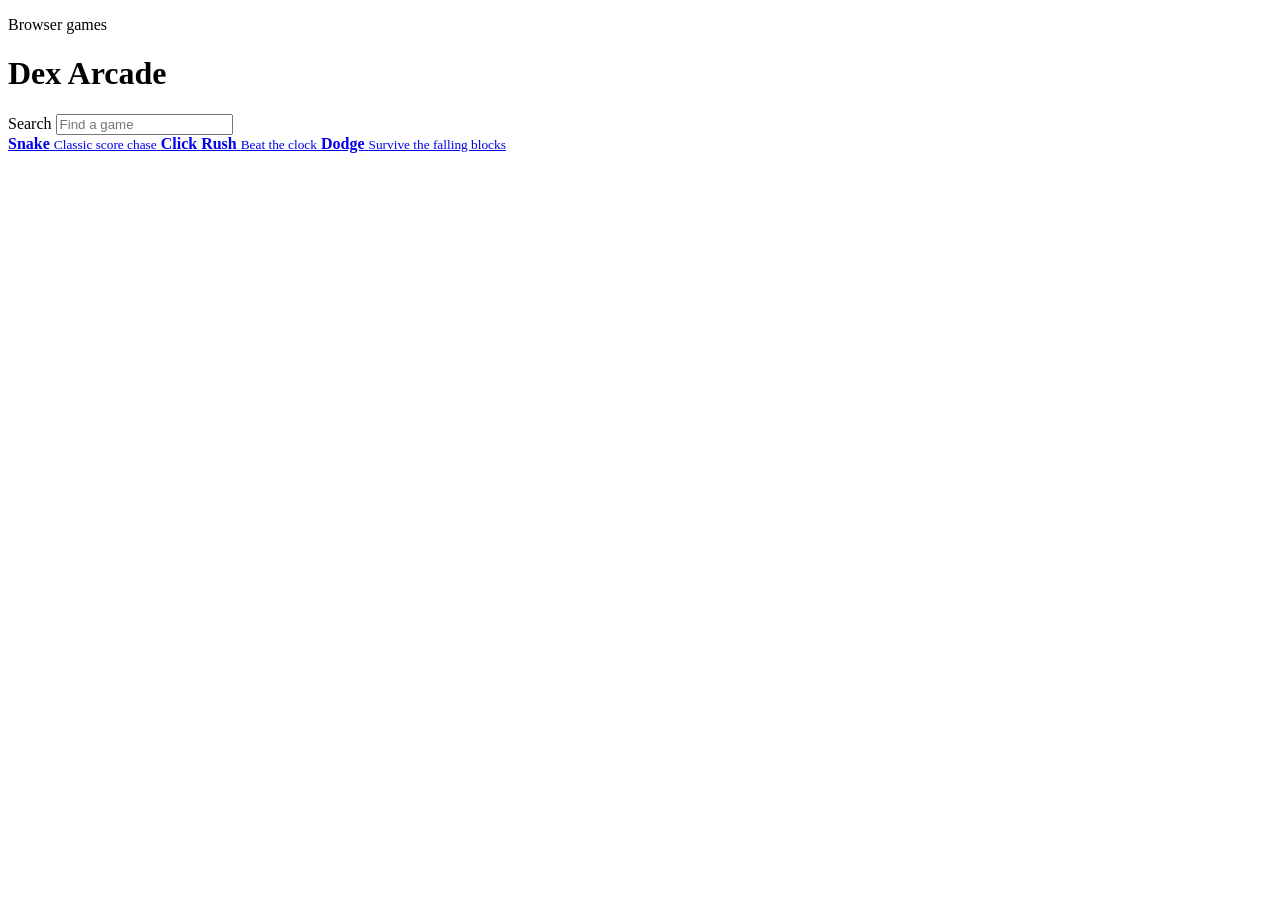
==== index.html @ ab35dd0c "Add arcade site" ====
<!doctype html>
<html lang="en">
  <head>
    <meta charset="utf-8" />
    <meta name="viewport" content="width=device-width, initial-scale=1" />
    <title>Dex Arcade</title>
    <link rel="stylesheet" href="./styles.css" />
  </head>
  <body>
    <header class="site-header">
      <div>
        <p class="eyebrow">Browser games</p>
        <h1>Dex Arcade</h1>
      </div>
      <label class="search">
        <span>Search</span>
        <input id="gameSearch" type="search" placeholder="Find a game" autocomplete="off" />
      </label>
    </header>

    <main>
      <section class="games-grid" id="gamesGrid" aria-label="Games">
        <a class="game-card" href="./games/snake/">
          <span class="game-art snake-art"></span>
          <strong>Snake</strong>
          <small>Classic score chase</small>
        </a>
        <a class="game-card" href="./games/click-rush/">
          <span class="game-art click-art"></span>
          <strong>Click Rush</strong>
          <small>Beat the clock</small>
        </a>
        <a class="game-card" href="./games/dodge/">
          <span class="game-art dodge-art"></span>
          <strong>Dodge</strong>
          <small>Survive the falling blocks</small>
        </a>
      </section>
    </main>

    <script src="./site.js"></script>
  </body>
</html>
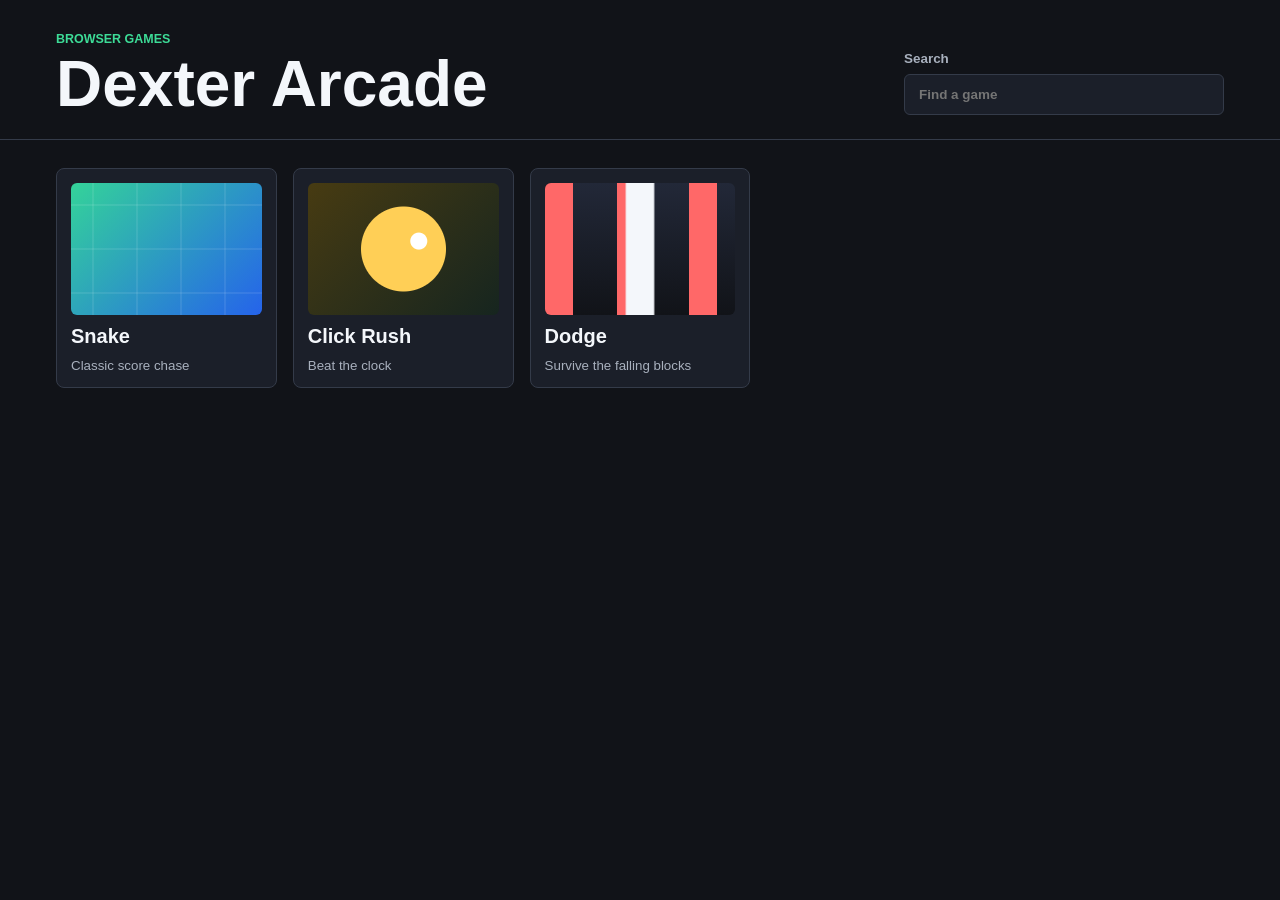
==== commit 29fd708b: "Rename homepage to Dexter Arcade" ====
--- a/index.html
+++ b/index.html
@@ -3,14 +3,14 @@
   <head>
     <meta charset="utf-8" />
     <meta name="viewport" content="width=device-width, initial-scale=1" />
-    <title>Dex Arcade</title>
+    <title>Dexter Arcade</title>
     <link rel="stylesheet" href="./styles.css" />
   </head>
   <body>
     <header class="site-header">
       <div>
         <p class="eyebrow">Browser games</p>
-        <h1>Dex Arcade</h1>
+        <h1>Dexter Arcade</h1>
       </div>
       <label class="search">
         <span>Search</span>
--- a/styles.css
+++ b/styles.css
@@ -0,0 +1,207 @@
+:root {
+  color-scheme: dark;
+  --bg: #111318;
+  --panel: #1b1f29;
+  --panel-strong: #252b38;
+  --text: #f4f7fb;
+  --muted: #a8b0bd;
+  --line: #343b49;
+  --accent: #3ddc97;
+  --accent-2: #ffcf56;
+  --danger: #ff6868;
+}
+
+* {
+  box-sizing: border-box;
+}
+
+body {
+  margin: 0;
+  min-height: 100vh;
+  background: var(--bg);
+  color: var(--text);
+  font-family: Arial, Helvetica, sans-serif;
+}
+
+a {
+  color: inherit;
+}
+
+.site-header {
+  display: flex;
+  align-items: end;
+  justify-content: space-between;
+  gap: 24px;
+  padding: 32px clamp(18px, 5vw, 56px) 24px;
+  border-bottom: 1px solid var(--line);
+}
+
+.eyebrow {
+  margin: 0 0 8px;
+  color: var(--accent);
+  font-size: 0.78rem;
+  font-weight: 700;
+  letter-spacing: 0;
+  text-transform: uppercase;
+}
+
+h1 {
+  margin: 0;
+  font-size: clamp(2rem, 5vw, 4.5rem);
+  line-height: 0.95;
+  letter-spacing: 0;
+}
+
+.search {
+  display: grid;
+  gap: 8px;
+  width: min(320px, 100%);
+  color: var(--muted);
+  font-size: 0.84rem;
+  font-weight: 700;
+}
+
+.search input {
+  width: 100%;
+  border: 1px solid var(--line);
+  border-radius: 6px;
+  background: var(--panel);
+  color: var(--text);
+  font: inherit;
+  padding: 12px 14px;
+}
+
+main {
+  padding: 28px clamp(18px, 5vw, 56px) 56px;
+}
+
+.games-grid {
+  display: grid;
+  grid-template-columns: repeat(auto-fill, minmax(220px, 1fr));
+  gap: 16px;
+}
+
+.game-card {
+  display: grid;
+  gap: 10px;
+  min-height: 220px;
+  padding: 14px;
+  border: 1px solid var(--line);
+  border-radius: 8px;
+  background: var(--panel);
+  text-decoration: none;
+  transition: border-color 160ms ease, transform 160ms ease;
+}
+
+.game-card:hover,
+.game-card:focus-visible {
+  border-color: var(--accent);
+  transform: translateY(-2px);
+  outline: none;
+}
+
+.game-card strong {
+  font-size: 1.25rem;
+}
+
+.game-card small {
+  color: var(--muted);
+}
+
+.game-art {
+  display: block;
+  min-height: 132px;
+  border-radius: 6px;
+  background: var(--panel-strong);
+}
+
+.snake-art {
+  background:
+    linear-gradient(90deg, transparent 47%, rgba(255, 255, 255, 0.08) 48% 52%, transparent 53%),
+    linear-gradient(0deg, transparent 47%, rgba(255, 255, 255, 0.08) 48% 52%, transparent 53%),
+    linear-gradient(135deg, #34d399, #2563eb);
+  background-size: 44px 44px, 44px 44px, auto;
+}
+
+.click-art {
+  background:
+    radial-gradient(circle at 58% 44%, #fff 0 8px, transparent 9px),
+    radial-gradient(circle at 50% 50%, #ffcf56 0 42px, transparent 43px),
+    linear-gradient(135deg, #473b12, #16251f);
+}
+
+.dodge-art {
+  background:
+    linear-gradient(90deg, transparent 0 42%, #f4f7fb 43% 57%, transparent 58%),
+    repeating-linear-gradient(90deg, #ff6868 0 28px, transparent 28px 72px),
+    linear-gradient(180deg, #222838, #111318);
+}
+
+.game-shell {
+  display: grid;
+  gap: 18px;
+  max-width: 920px;
+  margin: 0 auto;
+}
+
+.game-topbar {
+  display: flex;
+  align-items: center;
+  justify-content: space-between;
+  gap: 16px;
+  padding: 20px clamp(18px, 5vw, 56px);
+  border-bottom: 1px solid var(--line);
+}
+
+.back-link {
+  color: var(--muted);
+  text-decoration: none;
+}
+
+.game-panel {
+  display: grid;
+  gap: 14px;
+  padding: 20px;
+  border: 1px solid var(--line);
+  border-radius: 8px;
+  background: var(--panel);
+}
+
+.score-row {
+  display: flex;
+  align-items: center;
+  justify-content: space-between;
+  gap: 16px;
+  color: var(--muted);
+  font-weight: 700;
+}
+
+button {
+  border: 0;
+  border-radius: 6px;
+  background: var(--accent);
+  color: #07120d;
+  cursor: pointer;
+  font: inherit;
+  font-weight: 800;
+  padding: 10px 14px;
+}
+
+canvas {
+  display: block;
+  width: 100%;
+  max-width: 620px;
+  aspect-ratio: 1;
+  margin: 0 auto;
+  border: 1px solid var(--line);
+  border-radius: 6px;
+  background: #0b0d12;
+}
+
+@media (max-width: 680px) {
+  .site-header,
+  .game-topbar {
+    align-items: stretch;
+    flex-direction: column;
+  }
+}
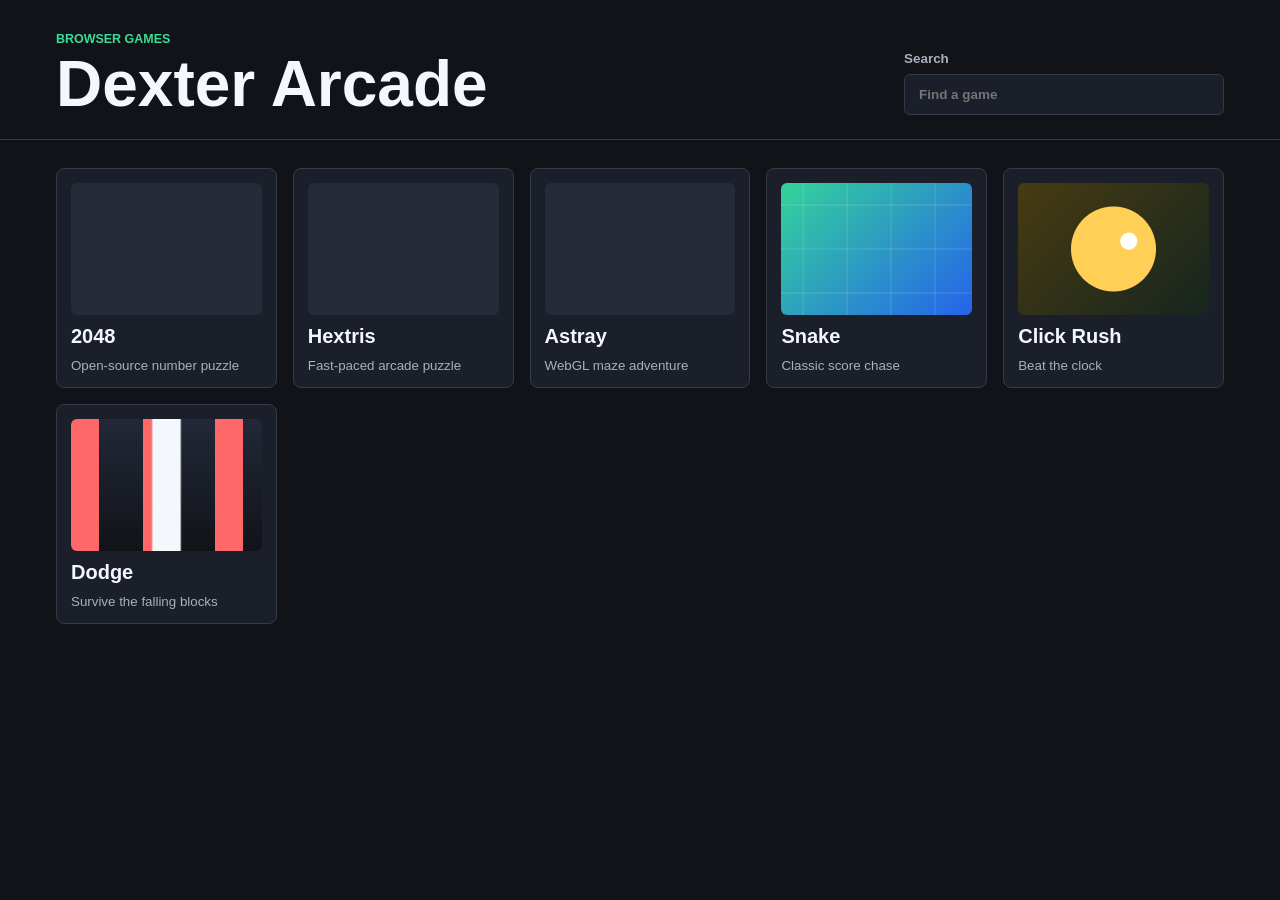
==== commit dd9f4144: "Add curated open-source game entries" ====
--- a/index.html
+++ b/index.html
@@ -20,6 +20,21 @@
 
     <main>
       <section class="games-grid" id="gamesGrid" aria-label="Games">
+        <a class="game-card" href="./games/2048/">
+          <span class="game-art game-2048-art"></span>
+          <strong>2048</strong>
+          <small>Open-source number puzzle</small>
+        </a>
+        <a class="game-card" href="./games/hextris/">
+          <span class="game-art hextris-art"></span>
+          <strong>Hextris</strong>
+          <small>Fast-paced arcade puzzle</small>
+        </a>
+        <a class="game-card" href="./games/astray/">
+          <span class="game-art astray-art"></span>
+          <strong>Astray</strong>
+          <small>WebGL maze adventure</small>
+        </a>
         <a class="game-card" href="./games/snake/">
           <span class="game-art snake-art"></span>
           <strong>Snake</strong>
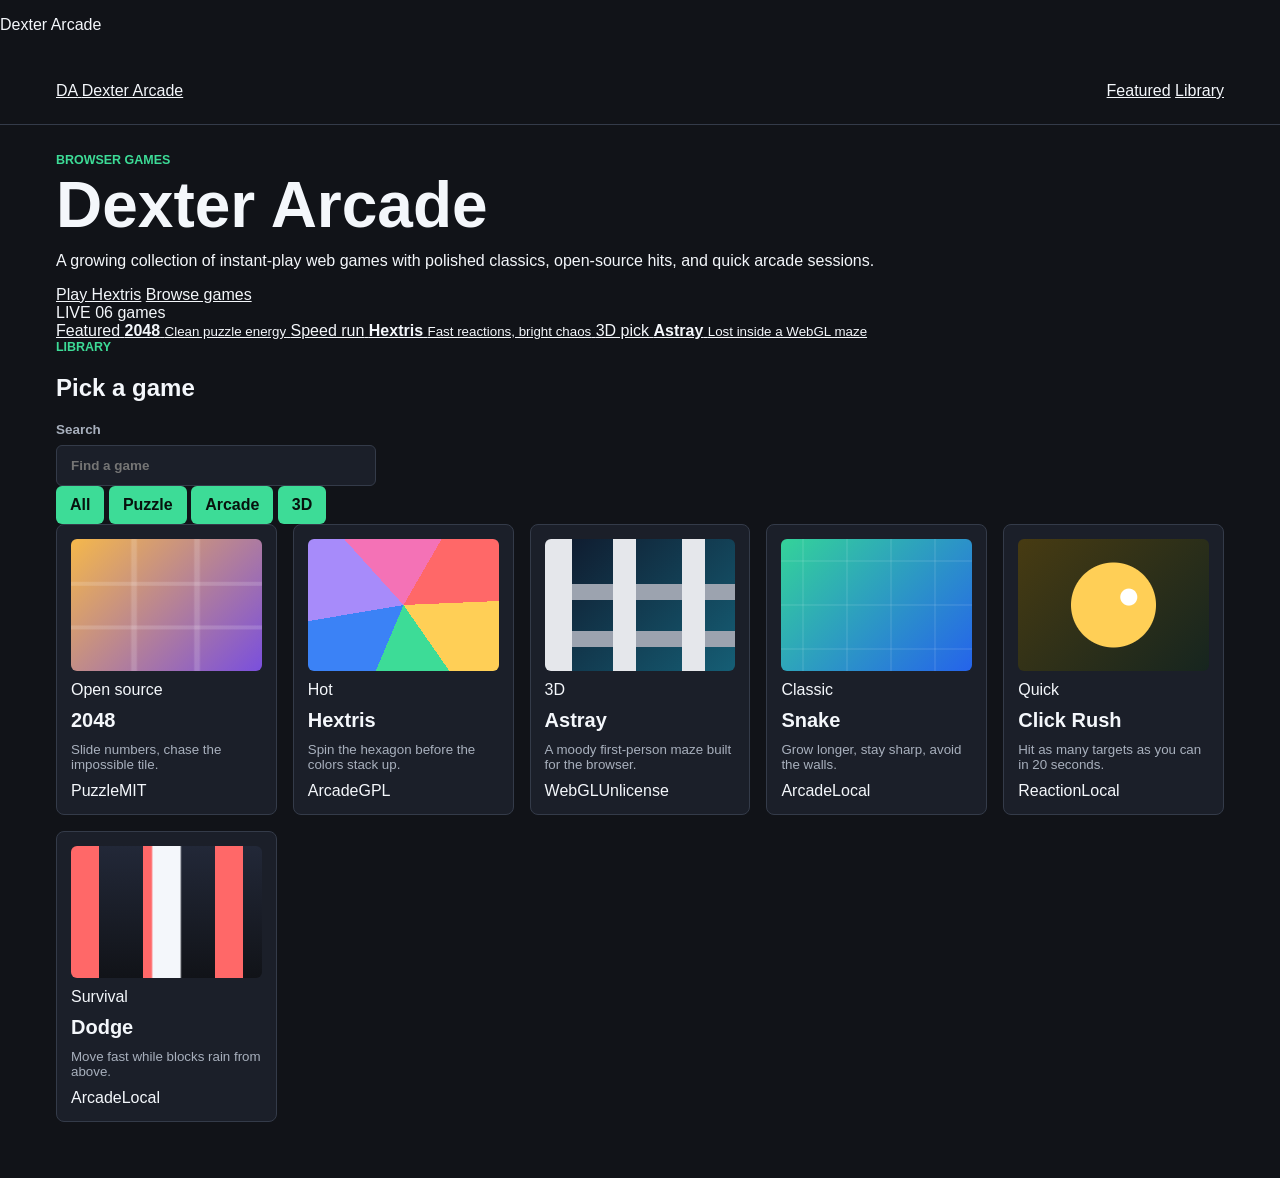
==== commit a61825e2: "Redesign arcade homepage UI" ====
--- a/index.html
+++ b/index.html
@@ -6,51 +6,135 @@
     <title>Dexter Arcade</title>
     <link rel="stylesheet" href="./styles.css" />
   </head>
-  <body>
+  <body class="home-page">
+    <div class="boot-screen" id="bootScreen" aria-hidden="true">
+      <div class="boot-mark">
+        <span></span>
+        <span></span>
+        <span></span>
+      </div>
+      <p>Dexter Arcade</p>
+      <div class="boot-bar"><span></span></div>
+    </div>
+
+    <div class="scene-grid" aria-hidden="true"></div>
+
     <header class="site-header">
-      <div>
-        <p class="eyebrow">Browser games</p>
-        <h1>Dexter Arcade</h1>
-      </div>
-      <label class="search">
-        <span>Search</span>
-        <input id="gameSearch" type="search" placeholder="Find a game" autocomplete="off" />
-      </label>
+      <a class="brand" href="./" aria-label="Dexter Arcade home">
+        <span class="brand-icon">DA</span>
+        <span>Dexter Arcade</span>
+      </a>
+      <nav class="quick-nav" aria-label="Quick links">
+        <a href="#featured">Featured</a>
+        <a href="#library">Library</a>
+      </nav>
     </header>
 
     <main>
-      <section class="games-grid" id="gamesGrid" aria-label="Games">
-        <a class="game-card" href="./games/2048/">
-          <span class="game-art game-2048-art"></span>
+      <section class="hero" aria-labelledby="pageTitle">
+        <div class="hero-copy">
+          <p class="eyebrow">Browser games</p>
+          <h1 id="pageTitle">Dexter Arcade</h1>
+          <p class="hero-text">A growing collection of instant-play web games with polished classics, open-source hits, and quick arcade sessions.</p>
+          <div class="hero-actions">
+            <a class="primary-action" href="./games/hextris/">Play Hextris</a>
+            <a class="secondary-action" href="#library">Browse games</a>
+          </div>
+        </div>
+        <div class="hero-stage" aria-hidden="true">
+          <div class="cabinet">
+            <div class="screen">
+              <span class="scanline"></span>
+              <span class="screen-title">LIVE</span>
+              <span class="screen-score">06 games</span>
+            </div>
+            <div class="controls"><span></span><span></span><span></span></div>
+          </div>
+        </div>
+      </section>
+
+      <section class="featured" id="featured" aria-label="Featured games">
+        <a class="featured-game" href="./games/2048/">
+          <span>Featured</span>
           <strong>2048</strong>
-          <small>Open-source number puzzle</small>
+          <small>Clean puzzle energy</small>
         </a>
-        <a class="game-card" href="./games/hextris/">
-          <span class="game-art hextris-art"></span>
+        <a class="featured-game" href="./games/hextris/">
+          <span>Speed run</span>
           <strong>Hextris</strong>
-          <small>Fast-paced arcade puzzle</small>
+          <small>Fast reactions, bright chaos</small>
         </a>
-        <a class="game-card" href="./games/astray/">
-          <span class="game-art astray-art"></span>
+        <a class="featured-game" href="./games/astray/">
+          <span>3D pick</span>
           <strong>Astray</strong>
-          <small>WebGL maze adventure</small>
-        </a>
-        <a class="game-card" href="./games/snake/">
-          <span class="game-art snake-art"></span>
-          <strong>Snake</strong>
-          <small>Classic score chase</small>
-        </a>
-        <a class="game-card" href="./games/click-rush/">
-          <span class="game-art click-art"></span>
-          <strong>Click Rush</strong>
-          <small>Beat the clock</small>
-        </a>
-        <a class="game-card" href="./games/dodge/">
-          <span class="game-art dodge-art"></span>
-          <strong>Dodge</strong>
-          <small>Survive the falling blocks</small>
+          <small>Lost inside a WebGL maze</small>
         </a>
       </section>
+
+      <section class="library-head" id="library" aria-label="Game library controls">
+        <div>
+          <p class="eyebrow">Library</p>
+          <h2>Pick a game</h2>
+        </div>
+        <label class="search">
+          <span>Search</span>
+          <input id="gameSearch" type="search" placeholder="Find a game" autocomplete="off" />
+        </label>
+      </section>
+
+      <section class="filter-row" aria-label="Game filters">
+        <button class="filter-chip is-active" type="button" data-filter="all">All</button>
+        <button class="filter-chip" type="button" data-filter="puzzle">Puzzle</button>
+        <button class="filter-chip" type="button" data-filter="arcade">Arcade</button>
+        <button class="filter-chip" type="button" data-filter="3d">3D</button>
+      </section>
+
+      <section class="games-grid" id="gamesGrid" aria-label="Games">
+        <a class="game-card premium-card" href="./games/2048/" data-tags="puzzle numbers classic" data-title="2048">
+          <span class="game-art game-2048-art"></span>
+          <span class="game-badge">Open source</span>
+          <strong>2048</strong>
+          <small>Slide numbers, chase the impossible tile.</small>
+          <span class="game-meta"><span>Puzzle</span><span>MIT</span></span>
+        </a>
+        <a class="game-card premium-card" href="./games/hextris/" data-tags="puzzle arcade fast" data-title="Hextris">
+          <span class="game-art hextris-art"></span>
+          <span class="game-badge hot">Hot</span>
+          <strong>Hextris</strong>
+          <small>Spin the hexagon before the colors stack up.</small>
+          <span class="game-meta"><span>Arcade</span><span>GPL</span></span>
+        </a>
+        <a class="game-card premium-card" href="./games/astray/" data-tags="3d puzzle maze webgl" data-title="Astray">
+          <span class="game-art astray-art"></span>
+          <span class="game-badge new">3D</span>
+          <strong>Astray</strong>
+          <small>A moody first-person maze built for the browser.</small>
+          <span class="game-meta"><span>WebGL</span><span>Unlicense</span></span>
+        </a>
+        <a class="game-card" href="./games/snake/" data-tags="arcade classic score" data-title="Snake">
+          <span class="game-art snake-art"></span>
+          <span class="game-badge">Classic</span>
+          <strong>Snake</strong>
+          <small>Grow longer, stay sharp, avoid the walls.</small>
+          <span class="game-meta"><span>Arcade</span><span>Local</span></span>
+        </a>
+        <a class="game-card" href="./games/click-rush/" data-tags="arcade aim reaction" data-title="Click Rush">
+          <span class="game-art click-art"></span>
+          <span class="game-badge">Quick</span>
+          <strong>Click Rush</strong>
+          <small>Hit as many targets as you can in 20 seconds.</small>
+          <span class="game-meta"><span>Reaction</span><span>Local</span></span>
+        </a>
+        <a class="game-card" href="./games/dodge/" data-tags="arcade survival reaction" data-title="Dodge">
+          <span class="game-art dodge-art"></span>
+          <span class="game-badge">Survival</span>
+          <strong>Dodge</strong>
+          <small>Move fast while blocks rain from above.</small>
+          <span class="game-meta"><span>Arcade</span><span>Local</span></span>
+        </a>
+      </section>
+
+      <p class="empty-state" id="emptyState" hidden>No games found.</p>
     </main>
 
     <script src="./site.js"></script>
--- a/styles.css
+++ b/styles.css
@@ -115,6 +115,25 @@
   background: var(--panel-strong);
 }
 
+.game-2048-art {
+  background:
+    linear-gradient(90deg, transparent 0 31%, rgba(255, 255, 255, 0.16) 32% 34%, transparent 35% 64%, rgba(255, 255, 255, 0.16) 65% 67%, transparent 68%),
+    linear-gradient(0deg, transparent 0 31%, rgba(255, 255, 255, 0.16) 32% 34%, transparent 35% 64%, rgba(255, 255, 255, 0.16) 65% 67%, transparent 68%),
+    linear-gradient(135deg, #f5b84b, #7a4fdd);
+}
+
+.hextris-art {
+  background:
+    conic-gradient(from 30deg, #ff6868 0 16%, #ffcf56 0 32%, #3ddc97 0 48%, #3b82f6 0 64%, #a78bfa 0 80%, #f472b6 0 100%);
+}
+
+.astray-art {
+  background:
+    linear-gradient(90deg, #e5e7eb 0 14%, transparent 14% 36%, #e5e7eb 36% 48%, transparent 48% 72%, #e5e7eb 72% 84%, transparent 84%),
+    linear-gradient(0deg, transparent 0 18%, #9ca3af 18% 30%, transparent 30% 54%, #9ca3af 54% 66%, transparent 66%),
+    linear-gradient(135deg, #0f172a, #155e75);
+}
+
 .snake-art {
   background:
     linear-gradient(90deg, transparent 47%, rgba(255, 255, 255, 0.08) 48% 52%, transparent 53%),
@@ -153,9 +172,17 @@
   border-bottom: 1px solid var(--line);
 }
 
-.back-link {
+.back-link,
+.source-link {
   color: var(--muted);
   text-decoration: none;
+}
+
+.source-link:hover,
+.source-link:focus-visible,
+.back-link:hover,
+.back-link:focus-visible {
+  color: var(--text);
 }
 
 .game-panel {
@@ -165,6 +192,21 @@
   border: 1px solid var(--line);
   border-radius: 8px;
   background: var(--panel);
+}
+
+.embed-panel {
+  max-width: none;
+  padding: 0;
+  overflow: hidden;
+}
+
+.embed-frame {
+  display: block;
+  width: 100%;
+  height: min(78vh, 820px);
+  min-height: 560px;
+  border: 0;
+  background: #fff;
 }
 
 .score-row {
@@ -204,4 +246,9 @@
     align-items: stretch;
     flex-direction: column;
   }
-}
+
+  .embed-frame {
+    height: 72vh;
+    min-height: 460px;
+  }
+}
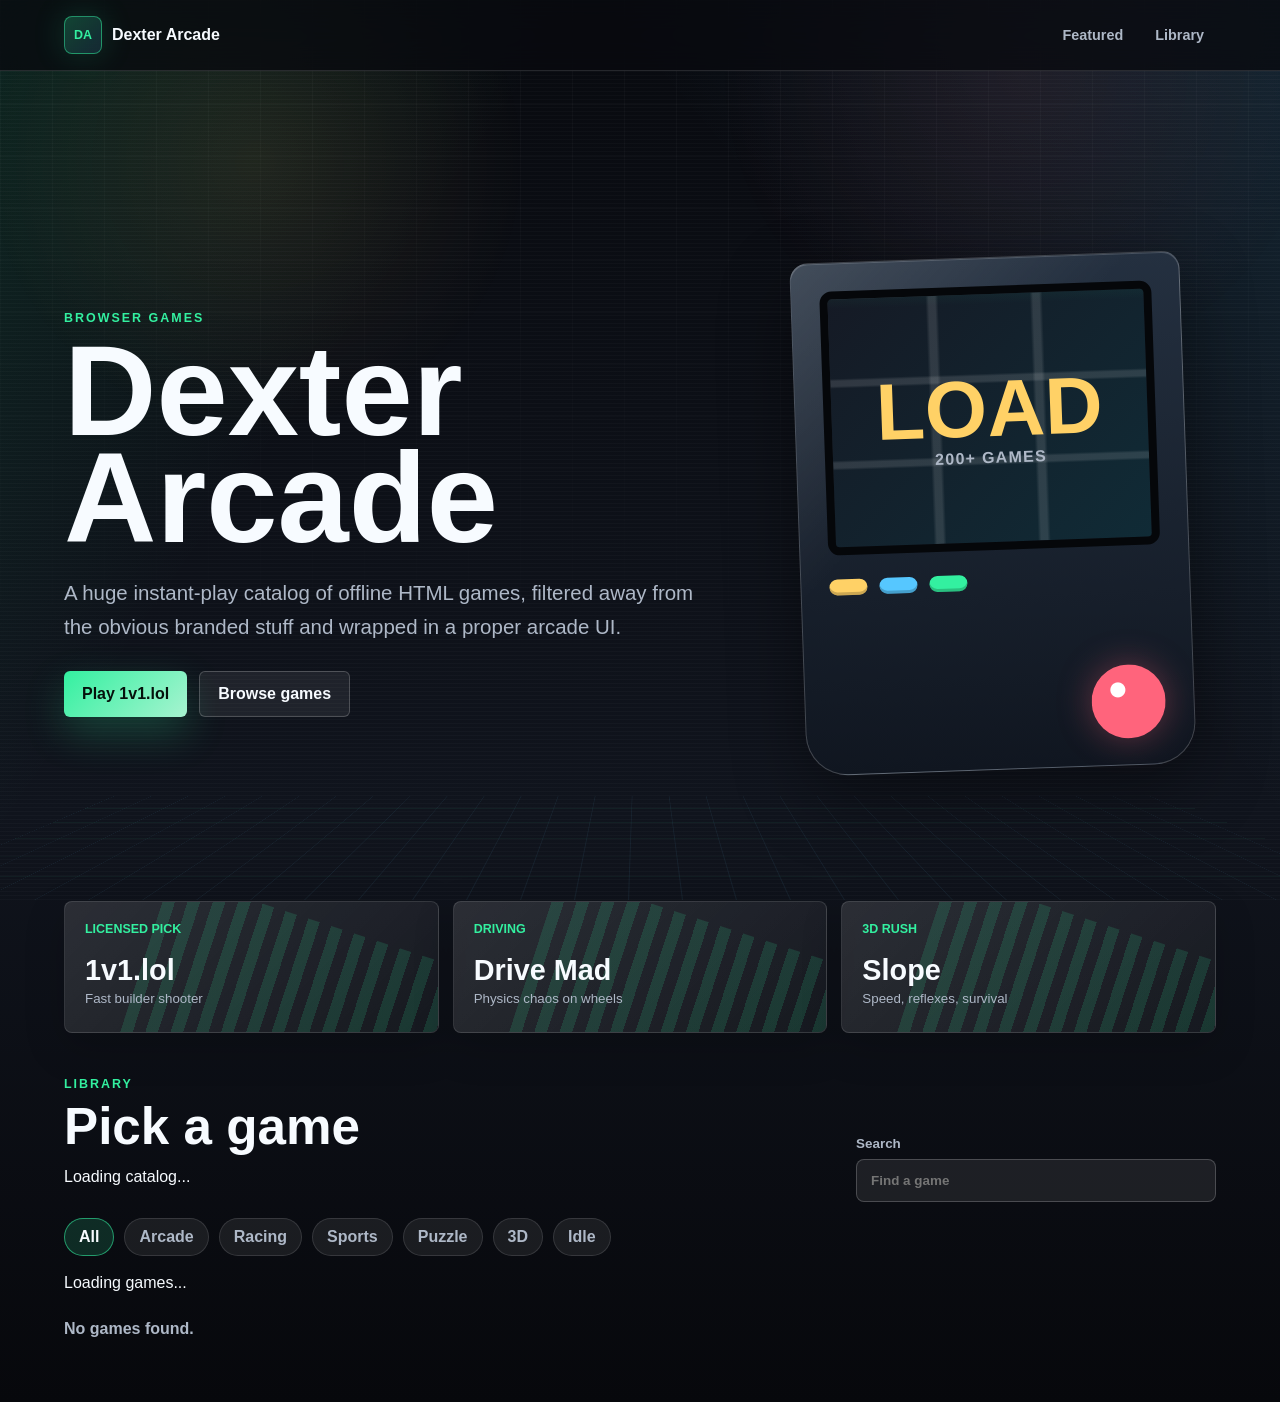
==== commit afebec6f: "Replace starter games with offline pack catalog" ====
--- a/index.html
+++ b/index.html
@@ -8,11 +8,7 @@
   </head>
   <body class="home-page">
     <div class="boot-screen" id="bootScreen" aria-hidden="true">
-      <div class="boot-mark">
-        <span></span>
-        <span></span>
-        <span></span>
-      </div>
+      <div class="boot-mark"><span></span><span></span><span></span></div>
       <p>Dexter Arcade</p>
       <div class="boot-bar"><span></span></div>
     </div>
@@ -35,9 +31,9 @@
         <div class="hero-copy">
           <p class="eyebrow">Browser games</p>
           <h1 id="pageTitle">Dexter Arcade</h1>
-          <p class="hero-text">A growing collection of instant-play web games with polished classics, open-source hits, and quick arcade sessions.</p>
+          <p class="hero-text">A huge instant-play catalog of offline HTML games, filtered away from the obvious branded stuff and wrapped in a proper arcade UI.</p>
           <div class="hero-actions">
-            <a class="primary-action" href="./games/hextris/">Play Hextris</a>
+            <a class="primary-action" href="./games/offline/?file=1v1.lol.html">Play 1v1.lol</a>
             <a class="secondary-action" href="#library">Browse games</a>
           </div>
         </div>
@@ -45,8 +41,8 @@
           <div class="cabinet">
             <div class="screen">
               <span class="scanline"></span>
-              <span class="screen-title">LIVE</span>
-              <span class="screen-score">06 games</span>
+              <span class="screen-title">LOAD</span>
+              <span class="screen-score" id="heroCount">200+ games</span>
             </div>
             <div class="controls"><span></span><span></span><span></span></div>
           </div>
@@ -54,20 +50,20 @@
       </section>
 
       <section class="featured" id="featured" aria-label="Featured games">
-        <a class="featured-game" href="./games/2048/">
-          <span>Featured</span>
-          <strong>2048</strong>
-          <small>Clean puzzle energy</small>
+        <a class="featured-game" href="./games/offline/?file=1v1.lol.html">
+          <span>Licensed pick</span>
+          <strong>1v1.lol</strong>
+          <small>Fast builder shooter</small>
         </a>
-        <a class="featured-game" href="./games/hextris/">
-          <span>Speed run</span>
-          <strong>Hextris</strong>
-          <small>Fast reactions, bright chaos</small>
+        <a class="featured-game" href="./games/offline/?file=drivemad.htm">
+          <span>Driving</span>
+          <strong>Drive Mad</strong>
+          <small>Physics chaos on wheels</small>
         </a>
-        <a class="featured-game" href="./games/astray/">
-          <span>3D pick</span>
-          <strong>Astray</strong>
-          <small>Lost inside a WebGL maze</small>
+        <a class="featured-game" href="./games/offline/?file=slope.html">
+          <span>3D rush</span>
+          <strong>Slope</strong>
+          <small>Speed, reflexes, survival</small>
         </a>
       </section>
 
@@ -75,6 +71,7 @@
         <div>
           <p class="eyebrow">Library</p>
           <h2>Pick a game</h2>
+          <p class="library-stat" id="libraryStat">Loading catalog...</p>
         </div>
         <label class="search">
           <span>Search</span>
@@ -84,54 +81,16 @@
 
       <section class="filter-row" aria-label="Game filters">
         <button class="filter-chip is-active" type="button" data-filter="all">All</button>
+        <button class="filter-chip" type="button" data-filter="arcade">Arcade</button>
+        <button class="filter-chip" type="button" data-filter="racing">Racing</button>
+        <button class="filter-chip" type="button" data-filter="sports">Sports</button>
         <button class="filter-chip" type="button" data-filter="puzzle">Puzzle</button>
-        <button class="filter-chip" type="button" data-filter="arcade">Arcade</button>
         <button class="filter-chip" type="button" data-filter="3d">3D</button>
+        <button class="filter-chip" type="button" data-filter="idle">Idle</button>
       </section>
 
       <section class="games-grid" id="gamesGrid" aria-label="Games">
-        <a class="game-card premium-card" href="./games/2048/" data-tags="puzzle numbers classic" data-title="2048">
-          <span class="game-art game-2048-art"></span>
-          <span class="game-badge">Open source</span>
-          <strong>2048</strong>
-          <small>Slide numbers, chase the impossible tile.</small>
-          <span class="game-meta"><span>Puzzle</span><span>MIT</span></span>
-        </a>
-        <a class="game-card premium-card" href="./games/hextris/" data-tags="puzzle arcade fast" data-title="Hextris">
-          <span class="game-art hextris-art"></span>
-          <span class="game-badge hot">Hot</span>
-          <strong>Hextris</strong>
-          <small>Spin the hexagon before the colors stack up.</small>
-          <span class="game-meta"><span>Arcade</span><span>GPL</span></span>
-        </a>
-        <a class="game-card premium-card" href="./games/astray/" data-tags="3d puzzle maze webgl" data-title="Astray">
-          <span class="game-art astray-art"></span>
-          <span class="game-badge new">3D</span>
-          <strong>Astray</strong>
-          <small>A moody first-person maze built for the browser.</small>
-          <span class="game-meta"><span>WebGL</span><span>Unlicense</span></span>
-        </a>
-        <a class="game-card" href="./games/snake/" data-tags="arcade classic score" data-title="Snake">
-          <span class="game-art snake-art"></span>
-          <span class="game-badge">Classic</span>
-          <strong>Snake</strong>
-          <small>Grow longer, stay sharp, avoid the walls.</small>
-          <span class="game-meta"><span>Arcade</span><span>Local</span></span>
-        </a>
-        <a class="game-card" href="./games/click-rush/" data-tags="arcade aim reaction" data-title="Click Rush">
-          <span class="game-art click-art"></span>
-          <span class="game-badge">Quick</span>
-          <strong>Click Rush</strong>
-          <small>Hit as many targets as you can in 20 seconds.</small>
-          <span class="game-meta"><span>Reaction</span><span>Local</span></span>
-        </a>
-        <a class="game-card" href="./games/dodge/" data-tags="arcade survival reaction" data-title="Dodge">
-          <span class="game-art dodge-art"></span>
-          <span class="game-badge">Survival</span>
-          <strong>Dodge</strong>
-          <small>Move fast while blocks rain from above.</small>
-          <span class="game-meta"><span>Arcade</span><span>Local</span></span>
-        </a>
+        <div class="loading-card">Loading games...</div>
       </section>
 
       <p class="empty-state" id="emptyState" hidden>No games found.</p>
--- a/styles.css
+++ b/styles.css
@@ -1,159 +1,726 @@
 :root {
   color-scheme: dark;
-  --bg: #111318;
-  --panel: #1b1f29;
-  --panel-strong: #252b38;
-  --text: #f4f7fb;
-  --muted: #a8b0bd;
-  --line: #343b49;
-  --accent: #3ddc97;
-  --accent-2: #ffcf56;
-  --danger: #ff6868;
+  --bg: #080a0f;
+  --bg-2: #10141d;
+  --panel: rgba(18, 24, 34, 0.84);
+  --panel-strong: #171f2c;
+  --text: #f7fbff;
+  --muted: #aeb8c7;
+  --line: rgba(255, 255, 255, 0.12);
+  --line-strong: rgba(255, 255, 255, 0.2);
+  --accent: #33f0a0;
+  --accent-2: #ffd166;
+  --accent-3: #56c7ff;
+  --danger: #ff647c;
+  --shadow: 0 24px 70px rgba(0, 0, 0, 0.38);
 }
 
 * {
   box-sizing: border-box;
+}
+
+html {
+  scroll-behavior: smooth;
 }
 
 body {
   margin: 0;
   min-height: 100vh;
-  background: var(--bg);
+  overflow-x: hidden;
+  background:
+    linear-gradient(125deg, rgba(51, 240, 160, 0.12), transparent 26%),
+    linear-gradient(230deg, rgba(86, 199, 255, 0.14), transparent 28%),
+    linear-gradient(180deg, var(--bg), var(--bg-2) 58%, #07080c);
   color: var(--text);
   font-family: Arial, Helvetica, sans-serif;
 }
 
+body::before {
+  position: fixed;
+  inset: 0;
+  z-index: -3;
+  pointer-events: none;
+  content: "";
+  background-image:
+    linear-gradient(rgba(255, 255, 255, 0.045) 1px, transparent 1px),
+    linear-gradient(90deg, rgba(255, 255, 255, 0.045) 1px, transparent 1px);
+  background-size: 52px 52px;
+  mask-image: linear-gradient(180deg, rgba(0, 0, 0, 0.75), transparent 82%);
+}
+
+body::after {
+  position: fixed;
+  inset: 0;
+  z-index: -2;
+  pointer-events: none;
+  content: "";
+  background:
+    repeating-linear-gradient(0deg, rgba(255, 255, 255, 0.035) 0 1px, transparent 1px 4px),
+    radial-gradient(circle at 20% 18%, rgba(255, 209, 102, 0.13), transparent 22%),
+    radial-gradient(circle at 80% 8%, rgba(255, 100, 124, 0.11), transparent 24%);
+  opacity: 0.68;
+}
+
 a {
   color: inherit;
 }
 
+button,
+input {
+  font: inherit;
+}
+
+.boot-screen {
+  position: fixed;
+  inset: 0;
+  z-index: 20;
+  display: grid;
+  place-content: center;
+  gap: 18px;
+  background: #06080c;
+  color: var(--text);
+  transition: opacity 450ms ease, visibility 450ms ease;
+}
+
+.boot-screen.is-done {
+  visibility: hidden;
+  opacity: 0;
+}
+
+.boot-screen p {
+  margin: 0;
+  color: var(--muted);
+  font-size: 0.85rem;
+  font-weight: 800;
+  letter-spacing: 0.28em;
+  text-align: center;
+  text-transform: uppercase;
+}
+
+.boot-mark {
+  display: flex;
+  justify-content: center;
+  gap: 10px;
+}
+
+.boot-mark span {
+  width: 18px;
+  height: 42px;
+  border-radius: 4px;
+  background: var(--accent);
+  box-shadow: 0 0 28px rgba(51, 240, 160, 0.55);
+  animation: bootPulse 650ms ease-in-out infinite alternate;
+}
+
+.boot-mark span:nth-child(2) {
+  background: var(--accent-2);
+  animation-delay: 120ms;
+}
+
+.boot-mark span:nth-child(3) {
+  background: var(--accent-3);
+  animation-delay: 240ms;
+}
+
+.boot-bar {
+  width: min(320px, 76vw);
+  height: 7px;
+  overflow: hidden;
+  border: 1px solid var(--line-strong);
+  border-radius: 999px;
+  background: rgba(255, 255, 255, 0.08);
+}
+
+.boot-bar span {
+  display: block;
+  width: 45%;
+  height: 100%;
+  border-radius: inherit;
+  background: linear-gradient(90deg, var(--accent), var(--accent-2), var(--accent-3));
+  animation: bootSlide 900ms ease-in-out infinite;
+}
+
+.scene-grid {
+  position: fixed;
+  inset: auto -10vw 0;
+  z-index: -1;
+  height: 36vh;
+  transform: perspective(620px) rotateX(62deg);
+  transform-origin: bottom;
+  background-image:
+    linear-gradient(rgba(51, 240, 160, 0.18) 1px, transparent 1px),
+    linear-gradient(90deg, rgba(86, 199, 255, 0.16) 1px, transparent 1px);
+  background-size: 54px 54px;
+  opacity: 0.42;
+}
+
 .site-header {
+  position: sticky;
+  top: 0;
+  z-index: 10;
+  display: flex;
+  align-items: center;
+  justify-content: space-between;
+  gap: 18px;
+  padding: 16px clamp(18px, 5vw, 64px);
+  border-bottom: 1px solid var(--line);
+  background: rgba(8, 10, 15, 0.78);
+  backdrop-filter: blur(18px);
+}
+
+.brand,
+.quick-nav {
+  display: flex;
+  align-items: center;
+}
+
+.brand {
+  gap: 10px;
+  text-decoration: none;
+  font-weight: 900;
+}
+
+.brand-icon {
+  display: grid;
+  width: 38px;
+  height: 38px;
+  place-items: center;
+  border: 1px solid rgba(51, 240, 160, 0.5);
+  border-radius: 8px;
+  background: linear-gradient(135deg, rgba(51, 240, 160, 0.24), rgba(86, 199, 255, 0.14));
+  color: var(--accent);
+  font-size: 0.78rem;
+  box-shadow: 0 0 32px rgba(51, 240, 160, 0.18);
+}
+
+.quick-nav {
+  gap: 8px;
+}
+
+.quick-nav a,
+.primary-action,
+.secondary-action,
+.source-link,
+.back-link {
+  border-radius: 6px;
+  text-decoration: none;
+}
+
+.quick-nav a {
+  padding: 9px 12px;
+  color: var(--muted);
+  font-size: 0.9rem;
+  font-weight: 800;
+}
+
+.quick-nav a:hover,
+.quick-nav a:focus-visible {
+  background: rgba(255, 255, 255, 0.08);
+  color: var(--text);
+  outline: none;
+}
+
+main {
+  padding: 0 clamp(18px, 5vw, 64px) 64px;
+}
+
+.hero {
+  display: grid;
+  grid-template-columns: minmax(0, 1.04fr) minmax(300px, 0.72fr);
+  align-items: center;
+  gap: clamp(24px, 5vw, 76px);
+  min-height: calc(100vh - 70px);
+  padding: clamp(42px, 8vw, 92px) 0 36px;
+}
+
+.eyebrow {
+  margin: 0 0 12px;
+  color: var(--accent);
+  font-size: 0.78rem;
+  font-weight: 900;
+  letter-spacing: 0.16em;
+  text-transform: uppercase;
+}
+
+h1,
+h2 {
+  margin: 0;
+  letter-spacing: 0;
+}
+
+h1 {
+  max-width: 760px;
+  font-size: clamp(3.2rem, 10vw, 9rem);
+  line-height: 0.84;
+  text-wrap: balance;
+}
+
+h2 {
+  font-size: clamp(2rem, 4vw, 4.3rem);
+  line-height: 0.95;
+}
+
+.hero-text {
+  max-width: 650px;
+  margin: 24px 0 0;
+  color: var(--muted);
+  font-size: clamp(1rem, 1.6vw, 1.28rem);
+  line-height: 1.65;
+}
+
+.hero-actions {
+  display: flex;
+  flex-wrap: wrap;
+  gap: 12px;
+  margin-top: 28px;
+}
+
+.primary-action,
+.secondary-action {
+  display: inline-flex;
+  align-items: center;
+  justify-content: center;
+  min-height: 46px;
+  padding: 0 18px;
+  font-weight: 900;
+}
+
+.primary-action {
+  background: linear-gradient(135deg, var(--accent), #a7f3d0);
+  color: #05100b;
+  box-shadow: 0 16px 40px rgba(51, 240, 160, 0.22);
+}
+
+.secondary-action {
+  border: 1px solid var(--line-strong);
+  background: rgba(255, 255, 255, 0.07);
+  color: var(--text);
+}
+
+.hero-stage {
+  display: grid;
+  place-items: center;
+  min-height: 420px;
+}
+
+.cabinet {
+  position: relative;
+  width: min(390px, 100%);
+  aspect-ratio: 0.76;
+  padding: 28px;
+  border: 1px solid var(--line-strong);
+  border-radius: 18px 18px 42px 42px;
+  background:
+    linear-gradient(135deg, rgba(255, 255, 255, 0.14), transparent 38%),
+    linear-gradient(180deg, #243040, #101620);
+  box-shadow: var(--shadow), inset 0 1px 0 rgba(255, 255, 255, 0.16);
+  transform: rotate(-2deg);
+}
+
+.cabinet::after {
+  position: absolute;
+  right: 28px;
+  bottom: 26px;
+  width: 74px;
+  height: 74px;
+  border-radius: 50%;
+  background:
+    radial-gradient(circle at 36% 34%, #fff 0 7px, transparent 8px),
+    var(--danger);
+  box-shadow: 0 0 34px rgba(255, 100, 124, 0.35);
+  content: "";
+}
+
+.screen {
+  position: relative;
+  display: grid;
+  min-height: 58%;
+  place-items: center;
+  overflow: hidden;
+  border: 8px solid #05070a;
+  border-radius: 12px;
+  background:
+    linear-gradient(90deg, transparent 0 31%, rgba(255, 255, 255, 0.12) 32% 34%, transparent 35% 64%, rgba(255, 255, 255, 0.12) 65% 67%, transparent 68%),
+    linear-gradient(0deg, transparent 0 31%, rgba(255, 255, 255, 0.12) 32% 34%, transparent 35% 64%, rgba(255, 255, 255, 0.12) 65% 67%, transparent 68%),
+    linear-gradient(135deg, #151a25, #102b36);
+}
+
+.scanline {
+  position: absolute;
+  inset: -40% 0 auto;
+  height: 44%;
+  background: linear-gradient(180deg, transparent, rgba(51, 240, 160, 0.18), transparent);
+  animation: scan 2.3s linear infinite;
+}
+
+.screen-title,
+.screen-score {
+  position: relative;
+  z-index: 1;
+  font-weight: 900;
+}
+
+.screen-title {
+  align-self: end;
+  color: var(--accent-2);
+  font-size: clamp(3.4rem, 8vw, 5rem);
+  line-height: 1;
+}
+
+.screen-score {
+  align-self: start;
+  color: var(--muted);
+  letter-spacing: 0.08em;
+  text-transform: uppercase;
+}
+
+.controls {
+  display: flex;
+  gap: 12px;
+  margin-top: 24px;
+}
+
+.controls span {
+  width: 38px;
+  height: 16px;
+  border-radius: 999px;
+  background: var(--accent-2);
+  box-shadow: inset 0 -3px 0 rgba(0, 0, 0, 0.2);
+}
+
+.controls span:nth-child(2) {
+  background: var(--accent-3);
+}
+
+.controls span:nth-child(3) {
+  background: var(--accent);
+}
+
+.featured {
+  display: grid;
+  grid-template-columns: repeat(3, minmax(0, 1fr));
+  gap: 14px;
+  margin: 0 0 44px;
+}
+
+.featured-game {
+  position: relative;
+  overflow: hidden;
+  min-height: 132px;
+  padding: 20px;
+  border: 1px solid var(--line);
+  border-radius: 8px;
+  background: linear-gradient(135deg, rgba(255, 255, 255, 0.12), rgba(255, 255, 255, 0.04));
+  text-decoration: none;
+  box-shadow: 0 14px 40px rgba(0, 0, 0, 0.18);
+}
+
+.featured-game::after {
+  position: absolute;
+  inset: auto -20% -70% 18%;
+  height: 150%;
+  transform: rotate(18deg);
+  background: repeating-linear-gradient(90deg, rgba(51, 240, 160, 0.14) 0 12px, transparent 12px 24px);
+  content: "";
+}
+
+.featured-game span,
+.featured-game strong,
+.featured-game small {
+  position: relative;
+  z-index: 1;
+  display: block;
+}
+
+.featured-game span {
+  color: var(--accent);
+  font-size: 0.78rem;
+  font-weight: 900;
+  text-transform: uppercase;
+}
+
+.featured-game strong {
+  margin-top: 18px;
+  font-size: 1.8rem;
+}
+
+.featured-game small {
+  margin-top: 4px;
+  color: var(--muted);
+}
+
+.library-head {
   display: flex;
   align-items: end;
   justify-content: space-between;
   gap: 24px;
-  padding: 32px clamp(18px, 5vw, 56px) 24px;
-  border-bottom: 1px solid var(--line);
-}
-
-.eyebrow {
-  margin: 0 0 8px;
-  color: var(--accent);
-  font-size: 0.78rem;
-  font-weight: 700;
-  letter-spacing: 0;
-  text-transform: uppercase;
-}
-
-h1 {
-  margin: 0;
-  font-size: clamp(2rem, 5vw, 4.5rem);
-  line-height: 0.95;
-  letter-spacing: 0;
+  margin: 12px 0 16px;
 }
 
 .search {
   display: grid;
   gap: 8px;
-  width: min(320px, 100%);
+  width: min(360px, 100%);
   color: var(--muted);
   font-size: 0.84rem;
-  font-weight: 700;
+  font-weight: 900;
 }
 
 .search input {
   width: 100%;
+  border: 1px solid var(--line-strong);
+  border-radius: 8px;
+  background: rgba(255, 255, 255, 0.08);
+  color: var(--text);
+  outline: none;
+  padding: 13px 14px;
+  transition: border-color 160ms ease, box-shadow 160ms ease, background 160ms ease;
+}
+
+.search input:focus {
+  border-color: rgba(51, 240, 160, 0.78);
+  background: rgba(255, 255, 255, 0.11);
+  box-shadow: 0 0 0 4px rgba(51, 240, 160, 0.12);
+}
+
+.filter-row {
+  display: flex;
+  flex-wrap: wrap;
+  gap: 10px;
+  margin-bottom: 18px;
+}
+
+.filter-chip {
   border: 1px solid var(--line);
-  border-radius: 6px;
-  background: var(--panel);
+  border-radius: 999px;
+  background: rgba(255, 255, 255, 0.07);
+  color: var(--muted);
+  cursor: pointer;
+  font-weight: 900;
+  padding: 9px 14px;
+}
+
+.filter-chip.is-active,
+.filter-chip:hover,
+.filter-chip:focus-visible {
+  border-color: rgba(51, 240, 160, 0.58);
+  background: rgba(51, 240, 160, 0.14);
   color: var(--text);
-  font: inherit;
-  padding: 12px 14px;
-}
-
-main {
-  padding: 28px clamp(18px, 5vw, 56px) 56px;
+  outline: none;
 }
 
 .games-grid {
   display: grid;
-  grid-template-columns: repeat(auto-fill, minmax(220px, 1fr));
-  gap: 16px;
+  grid-template-columns: repeat(auto-fill, minmax(245px, 1fr));
+  gap: 18px;
 }
 
 .game-card {
-  display: grid;
+  position: relative;
+  display: grid;
+  grid-template-rows: auto auto auto 1fr;
   gap: 10px;
-  min-height: 220px;
+  min-height: 324px;
+  overflow: hidden;
   padding: 14px;
   border: 1px solid var(--line);
   border-radius: 8px;
-  background: var(--panel);
+  background:
+    linear-gradient(180deg, rgba(255, 255, 255, 0.08), rgba(255, 255, 255, 0.025)),
+    var(--panel);
+  box-shadow: 0 18px 44px rgba(0, 0, 0, 0.22);
   text-decoration: none;
-  transition: border-color 160ms ease, transform 160ms ease;
+  transition: border-color 180ms ease, box-shadow 180ms ease, transform 180ms ease;
+}
+
+.game-card::before {
+  position: absolute;
+  inset: 0;
+  border-radius: inherit;
+  background: linear-gradient(135deg, rgba(51, 240, 160, 0.22), transparent 42%, rgba(86, 199, 255, 0.18));
+  content: "";
+  opacity: 0;
+  transition: opacity 180ms ease;
 }
 
 .game-card:hover,
 .game-card:focus-visible {
-  border-color: var(--accent);
-  transform: translateY(-2px);
+  border-color: rgba(51, 240, 160, 0.62);
+  box-shadow: 0 26px 70px rgba(0, 0, 0, 0.34), 0 0 0 1px rgba(51, 240, 160, 0.12);
   outline: none;
+  transform: translateY(-5px);
+}
+
+.game-card:hover::before,
+.game-card:focus-visible::before {
+  opacity: 1;
+}
+
+.game-card > * {
+  position: relative;
+  z-index: 1;
+}
+
+.premium-card {
+  min-height: 348px;
 }
 
 .game-card strong {
-  font-size: 1.25rem;
+  font-size: 1.45rem;
+  line-height: 1.05;
 }
 
 .game-card small {
   color: var(--muted);
+  line-height: 1.45;
 }
 
 .game-art {
+  position: relative;
   display: block;
-  min-height: 132px;
-  border-radius: 6px;
+  min-height: 158px;
+  overflow: hidden;
+  border: 1px solid rgba(255, 255, 255, 0.12);
+  border-radius: 7px;
   background: var(--panel-strong);
 }
 
+.game-art::after {
+  position: absolute;
+  inset: 0;
+  background: linear-gradient(110deg, transparent 0 34%, rgba(255, 255, 255, 0.26) 45%, transparent 56% 100%);
+  content: "";
+  transform: translateX(-120%);
+  animation: cardShine 4.8s ease-in-out infinite;
+}
+
 .game-2048-art {
   background:
-    linear-gradient(90deg, transparent 0 31%, rgba(255, 255, 255, 0.16) 32% 34%, transparent 35% 64%, rgba(255, 255, 255, 0.16) 65% 67%, transparent 68%),
-    linear-gradient(0deg, transparent 0 31%, rgba(255, 255, 255, 0.16) 32% 34%, transparent 35% 64%, rgba(255, 255, 255, 0.16) 65% 67%, transparent 68%),
-    linear-gradient(135deg, #f5b84b, #7a4fdd);
+    linear-gradient(90deg, transparent 0 31%, rgba(255, 255, 255, 0.2) 32% 34%, transparent 35% 64%, rgba(255, 255, 255, 0.2) 65% 67%, transparent 68%),
+    linear-gradient(0deg, transparent 0 31%, rgba(255, 255, 255, 0.2) 32% 34%, transparent 35% 64%, rgba(255, 255, 255, 0.2) 65% 67%, transparent 68%),
+    linear-gradient(135deg, #f5b84b, #9853ff 55%, #18c7a8);
+}
+
+.game-2048-art::before {
+  position: absolute;
+  inset: 20px;
+  display: grid;
+  place-items: center;
+  border-radius: 7px;
+  background: rgba(8, 10, 15, 0.24);
+  color: #fff8db;
+  content: "2048";
+  font-size: 2.1rem;
+  font-weight: 900;
 }
 
 .hextris-art {
   background:
-    conic-gradient(from 30deg, #ff6868 0 16%, #ffcf56 0 32%, #3ddc97 0 48%, #3b82f6 0 64%, #a78bfa 0 80%, #f472b6 0 100%);
+    radial-gradient(circle at center, #080a0f 0 20%, transparent 21%),
+    conic-gradient(from 30deg, #ff647c 0 16%, #ffd166 0 32%, #33f0a0 0 48%, #56c7ff 0 64%, #8b5cf6 0 80%, #f472b6 0 100%);
+}
+
+.hextris-art::before {
+  position: absolute;
+  inset: 34px;
+  clip-path: polygon(25% 0, 75% 0, 100% 50%, 75% 100%, 25% 100%, 0 50%);
+  background: rgba(8, 10, 15, 0.72);
+  border: 2px solid rgba(255, 255, 255, 0.6);
+  content: "";
+  animation: slowSpin 12s linear infinite;
 }
 
 .astray-art {
   background:
     linear-gradient(90deg, #e5e7eb 0 14%, transparent 14% 36%, #e5e7eb 36% 48%, transparent 48% 72%, #e5e7eb 72% 84%, transparent 84%),
     linear-gradient(0deg, transparent 0 18%, #9ca3af 18% 30%, transparent 30% 54%, #9ca3af 54% 66%, transparent 66%),
-    linear-gradient(135deg, #0f172a, #155e75);
+    linear-gradient(135deg, #0f172a, #155e75 58%, #1f2937);
+}
+
+.astray-art::before {
+  position: absolute;
+  inset: 26px 38px;
+  border: 2px solid rgba(255, 255, 255, 0.5);
+  border-left: 0;
+  border-bottom: 0;
+  transform: perspective(180px) rotateX(34deg) rotateZ(-5deg);
+  content: "";
 }
 
 .snake-art {
   background:
-    linear-gradient(90deg, transparent 47%, rgba(255, 255, 255, 0.08) 48% 52%, transparent 53%),
-    linear-gradient(0deg, transparent 47%, rgba(255, 255, 255, 0.08) 48% 52%, transparent 53%),
-    linear-gradient(135deg, #34d399, #2563eb);
+    linear-gradient(90deg, transparent 47%, rgba(255, 255, 255, 0.1) 48% 52%, transparent 53%),
+    linear-gradient(0deg, transparent 47%, rgba(255, 255, 255, 0.1) 48% 52%, transparent 53%),
+    linear-gradient(135deg, #33f0a0, #2563eb);
   background-size: 44px 44px, 44px 44px, auto;
 }
 
+.snake-art::before {
+  position: absolute;
+  inset: 42px 30px auto;
+  height: 28px;
+  border-radius: 999px;
+  background: linear-gradient(90deg, #f7fbff 0 18%, #33f0a0 18% 100%);
+  box-shadow: 34px 34px 0 #33f0a0, 70px 34px 0 #33f0a0;
+  content: "";
+}
+
 .click-art {
   background:
     radial-gradient(circle at 58% 44%, #fff 0 8px, transparent 9px),
-    radial-gradient(circle at 50% 50%, #ffcf56 0 42px, transparent 43px),
-    linear-gradient(135deg, #473b12, #16251f);
+    radial-gradient(circle at 50% 50%, #ffd166 0 42px, transparent 43px),
+    radial-gradient(circle at 50% 50%, rgba(255, 209, 102, 0.2) 0 70px, transparent 71px),
+    linear-gradient(135deg, #4d3710, #10261f);
 }
 
 .dodge-art {
   background:
-    linear-gradient(90deg, transparent 0 42%, #f4f7fb 43% 57%, transparent 58%),
-    repeating-linear-gradient(90deg, #ff6868 0 28px, transparent 28px 72px),
-    linear-gradient(180deg, #222838, #111318);
+    linear-gradient(90deg, transparent 0 42%, #f7fbff 43% 57%, transparent 58%),
+    repeating-linear-gradient(90deg, #ff647c 0 28px, transparent 28px 72px),
+    linear-gradient(180deg, #222838, #080a0f);
+}
+
+.game-badge {
+  position: absolute;
+  top: 24px;
+  left: 24px;
+  z-index: 2;
+  border: 1px solid rgba(255, 255, 255, 0.24);
+  border-radius: 999px;
+  background: rgba(8, 10, 15, 0.74);
+  color: var(--text);
+  font-size: 0.72rem;
+  font-weight: 900;
+  padding: 6px 9px;
+  text-transform: uppercase;
+}
+
+.game-badge.hot {
+  color: #ffe5ea;
+  background: rgba(255, 100, 124, 0.3);
+}
+
+.game-badge.new {
+  color: #e6f8ff;
+  background: rgba(86, 199, 255, 0.25);
+}
+
+.game-meta {
+  display: flex;
+  align-items: end;
+  justify-content: space-between;
+  gap: 10px;
+  margin-top: auto;
+  color: var(--muted);
+  font-size: 0.78rem;
+  font-weight: 900;
+  text-transform: uppercase;
+}
+
+.empty-state {
+  margin: 28px 0 0;
+  color: var(--muted);
+  font-weight: 800;
 }
 
 .game-shell {
@@ -163,26 +730,47 @@
   margin: 0 auto;
 }
 
+.wide-shell {
+  max-width: 1260px;
+}
+
 .game-topbar {
-  display: flex;
+  position: sticky;
+  top: 0;
+  z-index: 8;
+  display: grid;
+  grid-template-columns: 1fr auto 1fr;
   align-items: center;
-  justify-content: space-between;
   gap: 16px;
-  padding: 20px clamp(18px, 5vw, 56px);
+  padding: 16px clamp(18px, 5vw, 56px);
   border-bottom: 1px solid var(--line);
+  background: rgba(8, 10, 15, 0.82);
+  backdrop-filter: blur(18px);
+}
+
+.game-topbar h1 {
+  font-size: clamp(1.7rem, 4vw, 3.3rem);
+  text-align: center;
+}
+
+.source-link {
+  justify-self: end;
 }
 
 .back-link,
 .source-link {
   color: var(--muted);
-  text-decoration: none;
+  font-weight: 900;
+  padding: 9px 11px;
 }
 
 .source-link:hover,
 .source-link:focus-visible,
 .back-link:hover,
 .back-link:focus-visible {
+  background: rgba(255, 255, 255, 0.08);
   color: var(--text);
+  outline: none;
 }
 
 .game-panel {
@@ -192,12 +780,55 @@
   border: 1px solid var(--line);
   border-radius: 8px;
   background: var(--panel);
+  box-shadow: var(--shadow);
 }
 
 .embed-panel {
+  position: relative;
   max-width: none;
+  min-height: min(78vh, 820px);
+  overflow: hidden;
   padding: 0;
-  overflow: hidden;
+}
+
+.frame-loader {
+  position: absolute;
+  inset: 0;
+  z-index: 2;
+  display: grid;
+  place-content: center;
+  gap: 14px;
+  background:
+    linear-gradient(135deg, rgba(51, 240, 160, 0.12), transparent 34%),
+    linear-gradient(225deg, rgba(86, 199, 255, 0.14), transparent 34%),
+    #080a0f;
+  color: var(--text);
+  text-align: center;
+  transition: opacity 350ms ease, visibility 350ms ease;
+}
+
+.frame-loader.is-hidden {
+  visibility: hidden;
+  opacity: 0;
+}
+
+.loader-ring {
+  width: 58px;
+  height: 58px;
+  margin: 0 auto;
+  border: 4px solid rgba(255, 255, 255, 0.1);
+  border-top-color: var(--accent);
+  border-radius: 50%;
+  animation: slowSpin 900ms linear infinite;
+}
+
+.frame-loader strong {
+  font-size: 1.2rem;
+}
+
+.frame-loader small {
+  color: var(--muted);
+  font-weight: 800;
 }
 
 .embed-frame {
@@ -215,7 +846,7 @@
   justify-content: space-between;
   gap: 16px;
   color: var(--muted);
-  font-weight: 700;
+  font-weight: 900;
 }
 
 button {
@@ -224,8 +855,7 @@
   background: var(--accent);
   color: #07120d;
   cursor: pointer;
-  font: inherit;
-  font-weight: 800;
+  font-weight: 900;
   padding: 10px 14px;
 }
 
@@ -240,14 +870,124 @@
   background: #0b0d12;
 }
 
+@keyframes bootPulse {
+  from {
+    transform: scaleY(0.45);
+  }
+  to {
+    transform: scaleY(1);
+  }
+}
+
+@keyframes bootSlide {
+  0% {
+    transform: translateX(-110%);
+  }
+  100% {
+    transform: translateX(240%);
+  }
+}
+
+@keyframes scan {
+  0% {
+    transform: translateY(0);
+  }
+  100% {
+    transform: translateY(330%);
+  }
+}
+
+@keyframes cardShine {
+  0%, 55% {
+    transform: translateX(-120%);
+  }
+  82%, 100% {
+    transform: translateX(120%);
+  }
+}
+
+@keyframes slowSpin {
+  to {
+    transform: rotate(360deg);
+  }
+}
+
+@media (prefers-reduced-motion: reduce) {
+  *,
+  *::before,
+  *::after {
+    animation-duration: 1ms !important;
+    animation-iteration-count: 1 !important;
+    scroll-behavior: auto !important;
+    transition-duration: 1ms !important;
+  }
+}
+
+@media (max-width: 900px) {
+  .hero {
+    grid-template-columns: 1fr;
+    min-height: auto;
+  }
+
+  .hero-stage {
+    min-height: 330px;
+  }
+
+  .featured {
+    grid-template-columns: 1fr;
+  }
+
+  .library-head {
+    align-items: stretch;
+    flex-direction: column;
+  }
+}
+
 @media (max-width: 680px) {
   .site-header,
   .game-topbar {
     align-items: stretch;
+  }
+
+  .site-header {
     flex-direction: column;
   }
 
-  .embed-frame {
+  .quick-nav {
+    width: 100%;
+  }
+
+  .quick-nav a {
+    flex: 1;
+    text-align: center;
+  }
+
+  .hero {
+    padding-top: 34px;
+  }
+
+  h1 {
+    font-size: clamp(3rem, 18vw, 5.5rem);
+  }
+
+  .hero-actions a {
+    flex: 1 1 180px;
+  }
+
+  .game-topbar {
+    grid-template-columns: 1fr;
+  }
+
+  .game-topbar h1 {
+    text-align: left;
+  }
+
+  .source-link {
+    justify-self: start;
+  }
+
+  .embed-frame,
+  .embed-panel {
     height: 72vh;
     min-height: 460px;
   }
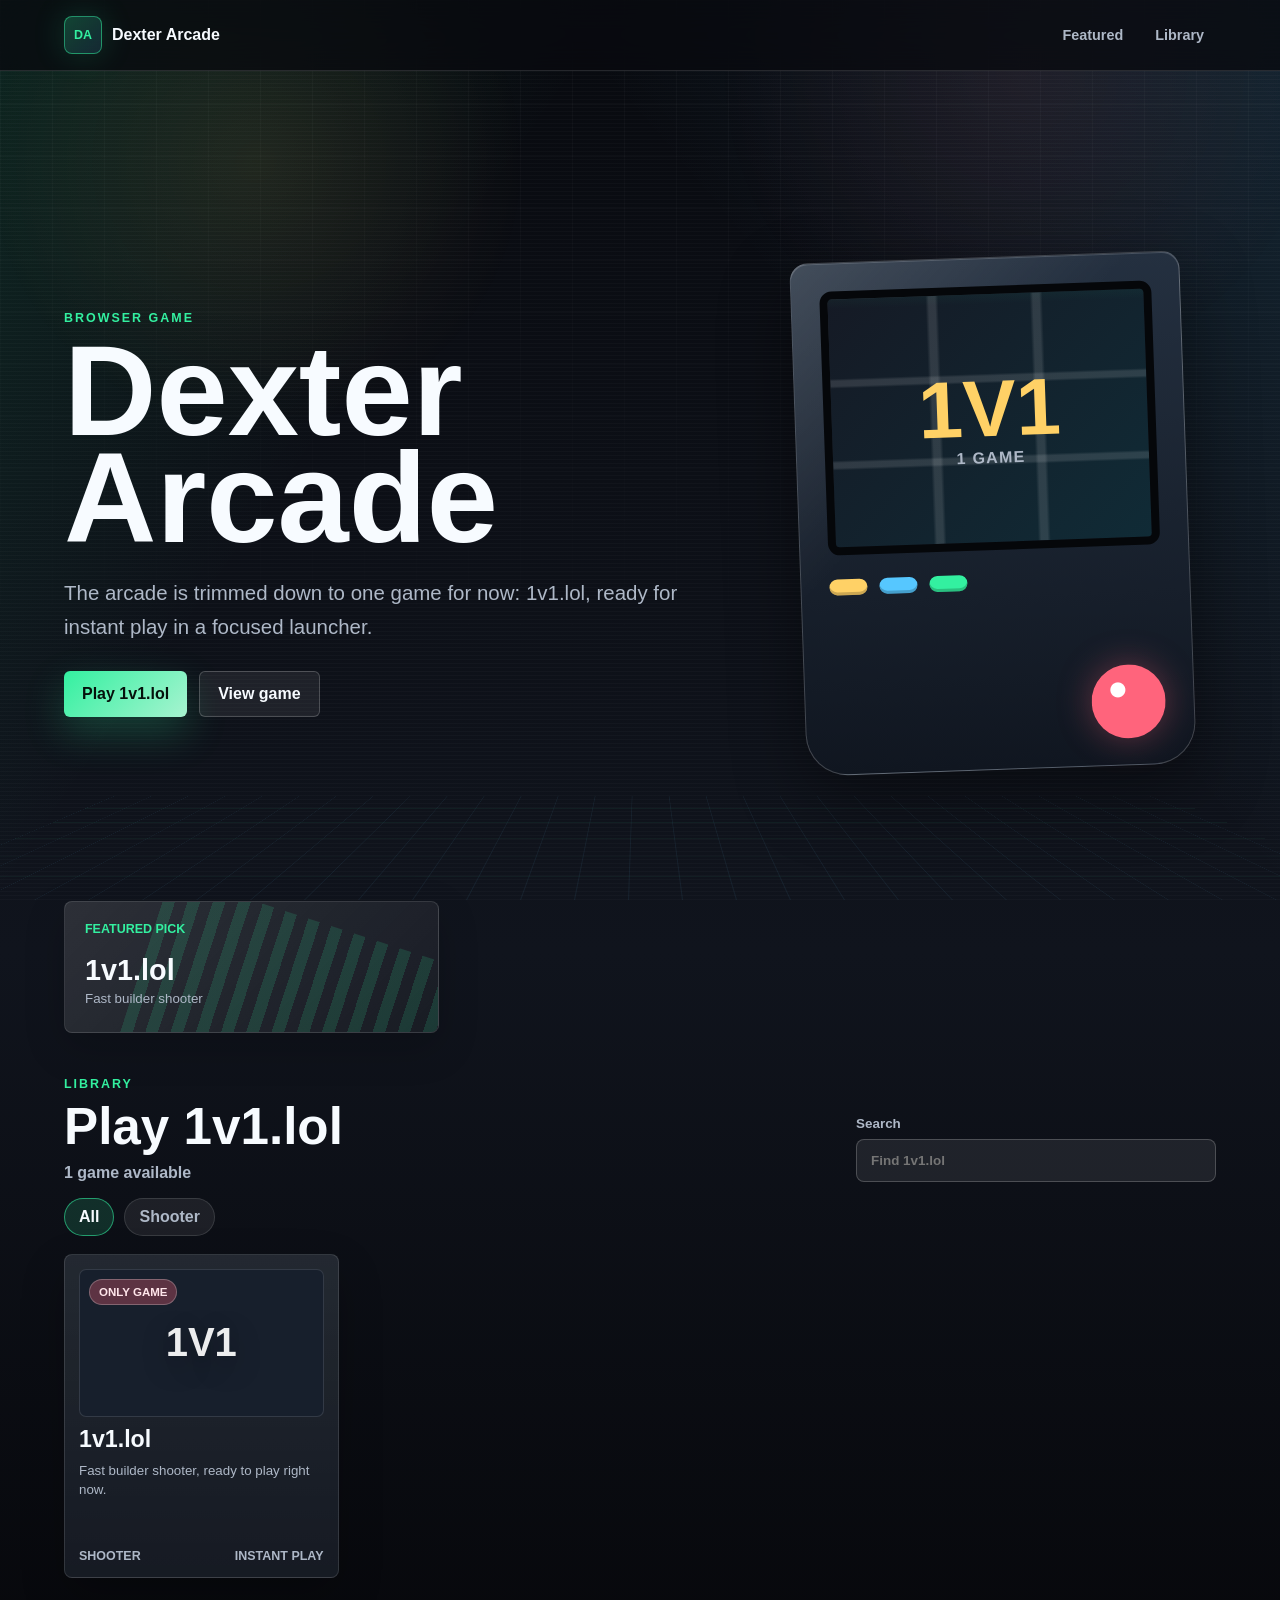
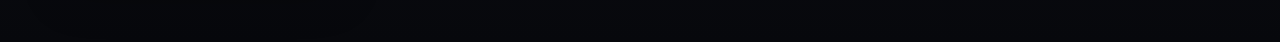
==== commit f9fc2684: "Update homepage for 1v1.lol only" ====
--- a/index.html
+++ b/index.html
@@ -29,68 +29,53 @@
     <main>
       <section class="hero" aria-labelledby="pageTitle">
         <div class="hero-copy">
-          <p class="eyebrow">Browser games</p>
+          <p class="eyebrow">Browser game</p>
           <h1 id="pageTitle">Dexter Arcade</h1>
-          <p class="hero-text">A huge instant-play catalog of offline HTML games, filtered away from the obvious branded stuff and wrapped in a proper arcade UI.</p>
+          <p class="hero-text">The arcade is trimmed down to one game for now: 1v1.lol, ready for instant play in a focused launcher.</p>
           <div class="hero-actions">
             <a class="primary-action" href="./games/offline/?file=1v1.lol.html">Play 1v1.lol</a>
-            <a class="secondary-action" href="#library">Browse games</a>
+            <a class="secondary-action" href="#library">View game</a>
           </div>
         </div>
         <div class="hero-stage" aria-hidden="true">
           <div class="cabinet">
             <div class="screen">
               <span class="scanline"></span>
-              <span class="screen-title">LOAD</span>
-              <span class="screen-score" id="heroCount">200+ games</span>
+              <span class="screen-title">1V1</span>
+              <span class="screen-score" id="heroCount">1 game</span>
             </div>
             <div class="controls"><span></span><span></span><span></span></div>
           </div>
         </div>
       </section>
 
-      <section class="featured" id="featured" aria-label="Featured games">
+      <section class="featured single-feature" id="featured" aria-label="Featured game">
         <a class="featured-game" href="./games/offline/?file=1v1.lol.html">
-          <span>Licensed pick</span>
+          <span>Featured pick</span>
           <strong>1v1.lol</strong>
           <small>Fast builder shooter</small>
-        </a>
-        <a class="featured-game" href="./games/offline/?file=drivemad.htm">
-          <span>Driving</span>
-          <strong>Drive Mad</strong>
-          <small>Physics chaos on wheels</small>
-        </a>
-        <a class="featured-game" href="./games/offline/?file=slope.html">
-          <span>3D rush</span>
-          <strong>Slope</strong>
-          <small>Speed, reflexes, survival</small>
         </a>
       </section>
 
       <section class="library-head" id="library" aria-label="Game library controls">
         <div>
           <p class="eyebrow">Library</p>
-          <h2>Pick a game</h2>
-          <p class="library-stat" id="libraryStat">Loading catalog...</p>
+          <h2>Play 1v1.lol</h2>
+          <p class="library-stat" id="libraryStat">1 game available</p>
         </div>
         <label class="search">
           <span>Search</span>
-          <input id="gameSearch" type="search" placeholder="Find a game" autocomplete="off" />
+          <input id="gameSearch" type="search" placeholder="Find 1v1.lol" autocomplete="off" />
         </label>
       </section>
 
       <section class="filter-row" aria-label="Game filters">
         <button class="filter-chip is-active" type="button" data-filter="all">All</button>
-        <button class="filter-chip" type="button" data-filter="arcade">Arcade</button>
-        <button class="filter-chip" type="button" data-filter="racing">Racing</button>
-        <button class="filter-chip" type="button" data-filter="sports">Sports</button>
-        <button class="filter-chip" type="button" data-filter="puzzle">Puzzle</button>
-        <button class="filter-chip" type="button" data-filter="3d">3D</button>
-        <button class="filter-chip" type="button" data-filter="idle">Idle</button>
+        <button class="filter-chip" type="button" data-filter="shooter">Shooter</button>
       </section>
 
       <section class="games-grid" id="gamesGrid" aria-label="Games">
-        <div class="loading-card">Loading games...</div>
+        <div class="loading-card">Loading game...</div>
       </section>
 
       <p class="empty-state" id="emptyState" hidden>No games found.</p>
--- a/styles.css
+++ b/styles.css
@@ -15,14 +15,8 @@
   --shadow: 0 24px 70px rgba(0, 0, 0, 0.38);
 }
 
-* {
-  box-sizing: border-box;
-}
-
-html {
-  scroll-behavior: smooth;
-}
-
+* { box-sizing: border-box; }
+html { scroll-behavior: smooth; }
 body {
   margin: 0;
   min-height: 100vh;
@@ -34,7 +28,6 @@
   color: var(--text);
   font-family: Arial, Helvetica, sans-serif;
 }
-
 body::before {
   position: fixed;
   inset: 0;
@@ -47,7 +40,6 @@
   background-size: 52px 52px;
   mask-image: linear-gradient(180deg, rgba(0, 0, 0, 0.75), transparent 82%);
 }
-
 body::after {
   position: fixed;
   inset: 0;
@@ -60,15 +52,8 @@
     radial-gradient(circle at 80% 8%, rgba(255, 100, 124, 0.11), transparent 24%);
   opacity: 0.68;
 }
-
-a {
-  color: inherit;
-}
-
-button,
-input {
-  font: inherit;
-}
+a { color: inherit; }
+button, input { font: inherit; }
 
 .boot-screen {
   position: fixed;
@@ -81,12 +66,7 @@
   color: var(--text);
   transition: opacity 450ms ease, visibility 450ms ease;
 }
-
-.boot-screen.is-done {
-  visibility: hidden;
-  opacity: 0;
-}
-
+.boot-screen.is-done { visibility: hidden; opacity: 0; }
 .boot-screen p {
   margin: 0;
   color: var(--muted);
@@ -96,13 +76,7 @@
   text-align: center;
   text-transform: uppercase;
 }
-
-.boot-mark {
-  display: flex;
-  justify-content: center;
-  gap: 10px;
-}
-
+.boot-mark { display: flex; justify-content: center; gap: 10px; }
 .boot-mark span {
   width: 18px;
   height: 42px;
@@ -111,17 +85,8 @@
   box-shadow: 0 0 28px rgba(51, 240, 160, 0.55);
   animation: bootPulse 650ms ease-in-out infinite alternate;
 }
-
-.boot-mark span:nth-child(2) {
-  background: var(--accent-2);
-  animation-delay: 120ms;
-}
-
-.boot-mark span:nth-child(3) {
-  background: var(--accent-3);
-  animation-delay: 240ms;
-}
-
+.boot-mark span:nth-child(2) { background: var(--accent-2); animation-delay: 120ms; }
+.boot-mark span:nth-child(3) { background: var(--accent-3); animation-delay: 240ms; }
 .boot-bar {
   width: min(320px, 76vw);
   height: 7px;
@@ -130,7 +95,6 @@
   border-radius: 999px;
   background: rgba(255, 255, 255, 0.08);
 }
-
 .boot-bar span {
   display: block;
   width: 45%;
@@ -139,7 +103,6 @@
   background: linear-gradient(90deg, var(--accent), var(--accent-2), var(--accent-3));
   animation: bootSlide 900ms ease-in-out infinite;
 }
-
 .scene-grid {
   position: fixed;
   inset: auto -10vw 0;
@@ -167,19 +130,8 @@
   background: rgba(8, 10, 15, 0.78);
   backdrop-filter: blur(18px);
 }
-
-.brand,
-.quick-nav {
-  display: flex;
-  align-items: center;
-}
-
-.brand {
-  gap: 10px;
-  text-decoration: none;
-  font-weight: 900;
-}
-
+.brand, .quick-nav { display: flex; align-items: center; }
+.brand { gap: 10px; text-decoration: none; font-weight: 900; }
 .brand-icon {
   display: grid;
   width: 38px;
@@ -192,37 +144,16 @@
   font-size: 0.78rem;
   box-shadow: 0 0 32px rgba(51, 240, 160, 0.18);
 }
-
-.quick-nav {
-  gap: 8px;
-}
-
-.quick-nav a,
-.primary-action,
-.secondary-action,
-.source-link,
-.back-link {
-  border-radius: 6px;
-  text-decoration: none;
-}
-
+.quick-nav { gap: 8px; }
+.quick-nav a, .primary-action, .secondary-action, .source-link, .back-link { border-radius: 6px; text-decoration: none; }
 .quick-nav a {
   padding: 9px 12px;
   color: var(--muted);
   font-size: 0.9rem;
   font-weight: 800;
 }
-
-.quick-nav a:hover,
-.quick-nav a:focus-visible {
-  background: rgba(255, 255, 255, 0.08);
-  color: var(--text);
-  outline: none;
-}
-
-main {
-  padding: 0 clamp(18px, 5vw, 64px) 64px;
-}
+.quick-nav a:hover, .quick-nav a:focus-visible { background: rgba(255, 255, 255, 0.08); color: var(--text); outline: none; }
+main { padding: 0 clamp(18px, 5vw, 64px) 64px; }
 
 .hero {
   display: grid;
@@ -232,7 +163,6 @@
   min-height: calc(100vh - 70px);
   padding: clamp(42px, 8vw, 92px) 0 36px;
 }
-
 .eyebrow {
   margin: 0 0 12px;
   color: var(--accent);
@@ -241,25 +171,9 @@
   letter-spacing: 0.16em;
   text-transform: uppercase;
 }
-
-h1,
-h2 {
-  margin: 0;
-  letter-spacing: 0;
-}
-
-h1 {
-  max-width: 760px;
-  font-size: clamp(3.2rem, 10vw, 9rem);
-  line-height: 0.84;
-  text-wrap: balance;
-}
-
-h2 {
-  font-size: clamp(2rem, 4vw, 4.3rem);
-  line-height: 0.95;
-}
-
+h1, h2 { margin: 0; letter-spacing: 0; }
+h1 { max-width: 760px; font-size: clamp(3.2rem, 10vw, 9rem); line-height: 0.84; text-wrap: balance; }
+h2 { font-size: clamp(2rem, 4vw, 4.3rem); line-height: 0.95; }
 .hero-text {
   max-width: 650px;
   margin: 24px 0 0;
@@ -267,16 +181,8 @@
   font-size: clamp(1rem, 1.6vw, 1.28rem);
   line-height: 1.65;
 }
-
-.hero-actions {
-  display: flex;
-  flex-wrap: wrap;
-  gap: 12px;
-  margin-top: 28px;
-}
-
-.primary-action,
-.secondary-action {
+.hero-actions { display: flex; flex-wrap: wrap; gap: 12px; margin-top: 28px; }
+.primary-action, .secondary-action {
   display: inline-flex;
   align-items: center;
   justify-content: center;
@@ -284,25 +190,9 @@
   padding: 0 18px;
   font-weight: 900;
 }
-
-.primary-action {
-  background: linear-gradient(135deg, var(--accent), #a7f3d0);
-  color: #05100b;
-  box-shadow: 0 16px 40px rgba(51, 240, 160, 0.22);
-}
-
-.secondary-action {
-  border: 1px solid var(--line-strong);
-  background: rgba(255, 255, 255, 0.07);
-  color: var(--text);
-}
-
-.hero-stage {
-  display: grid;
-  place-items: center;
-  min-height: 420px;
-}
-
+.primary-action { background: linear-gradient(135deg, var(--accent), #a7f3d0); color: #05100b; box-shadow: 0 16px 40px rgba(51, 240, 160, 0.22); }
+.secondary-action { border: 1px solid var(--line-strong); background: rgba(255, 255, 255, 0.07); color: var(--text); }
+.hero-stage { display: grid; place-items: center; min-height: 420px; }
 .cabinet {
   position: relative;
   width: min(390px, 100%);
@@ -310,13 +200,10 @@
   padding: 28px;
   border: 1px solid var(--line-strong);
   border-radius: 18px 18px 42px 42px;
-  background:
-    linear-gradient(135deg, rgba(255, 255, 255, 0.14), transparent 38%),
-    linear-gradient(180deg, #243040, #101620);
+  background: linear-gradient(135deg, rgba(255, 255, 255, 0.14), transparent 38%), linear-gradient(180deg, #243040, #101620);
   box-shadow: var(--shadow), inset 0 1px 0 rgba(255, 255, 255, 0.16);
   transform: rotate(-2deg);
 }
-
 .cabinet::after {
   position: absolute;
   right: 28px;
@@ -324,13 +211,10 @@
   width: 74px;
   height: 74px;
   border-radius: 50%;
-  background:
-    radial-gradient(circle at 36% 34%, #fff 0 7px, transparent 8px),
-    var(--danger);
+  background: radial-gradient(circle at 36% 34%, #fff 0 7px, transparent 8px), var(--danger);
   box-shadow: 0 0 34px rgba(255, 100, 124, 0.35);
   content: "";
 }
-
 .screen {
   position: relative;
   display: grid;
@@ -339,70 +223,18 @@
   overflow: hidden;
   border: 8px solid #05070a;
   border-radius: 12px;
-  background:
-    linear-gradient(90deg, transparent 0 31%, rgba(255, 255, 255, 0.12) 32% 34%, transparent 35% 64%, rgba(255, 255, 255, 0.12) 65% 67%, transparent 68%),
-    linear-gradient(0deg, transparent 0 31%, rgba(255, 255, 255, 0.12) 32% 34%, transparent 35% 64%, rgba(255, 255, 255, 0.12) 65% 67%, transparent 68%),
-    linear-gradient(135deg, #151a25, #102b36);
-}
-
-.scanline {
-  position: absolute;
-  inset: -40% 0 auto;
-  height: 44%;
-  background: linear-gradient(180deg, transparent, rgba(51, 240, 160, 0.18), transparent);
-  animation: scan 2.3s linear infinite;
-}
-
-.screen-title,
-.screen-score {
-  position: relative;
-  z-index: 1;
-  font-weight: 900;
-}
-
-.screen-title {
-  align-self: end;
-  color: var(--accent-2);
-  font-size: clamp(3.4rem, 8vw, 5rem);
-  line-height: 1;
-}
-
-.screen-score {
-  align-self: start;
-  color: var(--muted);
-  letter-spacing: 0.08em;
-  text-transform: uppercase;
-}
-
-.controls {
-  display: flex;
-  gap: 12px;
-  margin-top: 24px;
-}
-
-.controls span {
-  width: 38px;
-  height: 16px;
-  border-radius: 999px;
-  background: var(--accent-2);
-  box-shadow: inset 0 -3px 0 rgba(0, 0, 0, 0.2);
-}
-
-.controls span:nth-child(2) {
-  background: var(--accent-3);
-}
-
-.controls span:nth-child(3) {
-  background: var(--accent);
-}
-
-.featured {
-  display: grid;
-  grid-template-columns: repeat(3, minmax(0, 1fr));
-  gap: 14px;
-  margin: 0 0 44px;
-}
-
+  background: linear-gradient(90deg, transparent 0 31%, rgba(255,255,255,.12) 32% 34%, transparent 35% 64%, rgba(255,255,255,.12) 65% 67%, transparent 68%), linear-gradient(0deg, transparent 0 31%, rgba(255,255,255,.12) 32% 34%, transparent 35% 64%, rgba(255,255,255,.12) 65% 67%, transparent 68%), linear-gradient(135deg, #151a25, #102b36);
+}
+.scanline { position: absolute; inset: -40% 0 auto; height: 44%; background: linear-gradient(180deg, transparent, rgba(51, 240, 160, 0.18), transparent); animation: scan 2.3s linear infinite; }
+.screen-title, .screen-score { position: relative; z-index: 1; font-weight: 900; }
+.screen-title { align-self: end; color: var(--accent-2); font-size: clamp(3.4rem, 8vw, 5rem); line-height: 1; }
+.screen-score { align-self: start; color: var(--muted); letter-spacing: 0.08em; text-transform: uppercase; }
+.controls { display: flex; gap: 12px; margin-top: 24px; }
+.controls span { width: 38px; height: 16px; border-radius: 999px; background: var(--accent-2); box-shadow: inset 0 -3px 0 rgba(0, 0, 0, 0.2); }
+.controls span:nth-child(2) { background: var(--accent-3); }
+.controls span:nth-child(3) { background: var(--accent); }
+
+.featured { display: grid; grid-template-columns: repeat(3, minmax(0, 1fr)); gap: 14px; margin: 0 0 44px; }
 .featured-game {
   position: relative;
   overflow: hidden;
@@ -414,107 +246,21 @@
   text-decoration: none;
   box-shadow: 0 14px 40px rgba(0, 0, 0, 0.18);
 }
-
-.featured-game::after {
-  position: absolute;
-  inset: auto -20% -70% 18%;
-  height: 150%;
-  transform: rotate(18deg);
-  background: repeating-linear-gradient(90deg, rgba(51, 240, 160, 0.14) 0 12px, transparent 12px 24px);
-  content: "";
-}
-
-.featured-game span,
-.featured-game strong,
-.featured-game small {
-  position: relative;
-  z-index: 1;
-  display: block;
-}
-
-.featured-game span {
-  color: var(--accent);
-  font-size: 0.78rem;
-  font-weight: 900;
-  text-transform: uppercase;
-}
-
-.featured-game strong {
-  margin-top: 18px;
-  font-size: 1.8rem;
-}
-
-.featured-game small {
-  margin-top: 4px;
-  color: var(--muted);
-}
-
-.library-head {
-  display: flex;
-  align-items: end;
-  justify-content: space-between;
-  gap: 24px;
-  margin: 12px 0 16px;
-}
-
-.search {
-  display: grid;
-  gap: 8px;
-  width: min(360px, 100%);
-  color: var(--muted);
-  font-size: 0.84rem;
-  font-weight: 900;
-}
-
-.search input {
-  width: 100%;
-  border: 1px solid var(--line-strong);
-  border-radius: 8px;
-  background: rgba(255, 255, 255, 0.08);
-  color: var(--text);
-  outline: none;
-  padding: 13px 14px;
-  transition: border-color 160ms ease, box-shadow 160ms ease, background 160ms ease;
-}
-
-.search input:focus {
-  border-color: rgba(51, 240, 160, 0.78);
-  background: rgba(255, 255, 255, 0.11);
-  box-shadow: 0 0 0 4px rgba(51, 240, 160, 0.12);
-}
-
-.filter-row {
-  display: flex;
-  flex-wrap: wrap;
-  gap: 10px;
-  margin-bottom: 18px;
-}
-
-.filter-chip {
-  border: 1px solid var(--line);
-  border-radius: 999px;
-  background: rgba(255, 255, 255, 0.07);
-  color: var(--muted);
-  cursor: pointer;
-  font-weight: 900;
-  padding: 9px 14px;
-}
-
-.filter-chip.is-active,
-.filter-chip:hover,
-.filter-chip:focus-visible {
-  border-color: rgba(51, 240, 160, 0.58);
-  background: rgba(51, 240, 160, 0.14);
-  color: var(--text);
-  outline: none;
-}
-
-.games-grid {
-  display: grid;
-  grid-template-columns: repeat(auto-fill, minmax(245px, 1fr));
-  gap: 18px;
-}
-
+.featured-game::after { position: absolute; inset: auto -20% -70% 18%; height: 150%; transform: rotate(18deg); background: repeating-linear-gradient(90deg, rgba(51, 240, 160, 0.14) 0 12px, transparent 12px 24px); content: ""; }
+.featured-game span, .featured-game strong, .featured-game small { position: relative; z-index: 1; display: block; }
+.featured-game span { color: var(--accent); font-size: 0.78rem; font-weight: 900; text-transform: uppercase; }
+.featured-game strong { margin-top: 18px; font-size: 1.8rem; }
+.featured-game small { margin-top: 4px; color: var(--muted); }
+.library-head { display: flex; align-items: end; justify-content: space-between; gap: 24px; margin: 12px 0 16px; }
+.library-stat { margin: 12px 0 0; color: var(--muted); font-weight: 800; }
+.search { display: grid; gap: 8px; width: min(360px, 100%); color: var(--muted); font-size: 0.84rem; font-weight: 900; }
+.search input { width: 100%; border: 1px solid var(--line-strong); border-radius: 8px; background: rgba(255, 255, 255, 0.08); color: var(--text); outline: none; padding: 13px 14px; transition: border-color 160ms ease, box-shadow 160ms ease, background 160ms ease; }
+.search input:focus { border-color: rgba(51, 240, 160, 0.78); background: rgba(255, 255, 255, 0.11); box-shadow: 0 0 0 4px rgba(51, 240, 160, 0.12); }
+.filter-row { display: flex; flex-wrap: wrap; gap: 10px; margin-bottom: 18px; }
+.filter-chip { border: 1px solid var(--line); border-radius: 999px; background: rgba(255, 255, 255, 0.07); color: var(--muted); cursor: pointer; font-weight: 900; padding: 9px 14px; }
+.filter-chip.is-active, .filter-chip:hover, .filter-chip:focus-visible { border-color: rgba(51, 240, 160, 0.58); background: rgba(51, 240, 160, 0.14); color: var(--text); outline: none; }
+.games-grid { display: grid; grid-template-columns: repeat(auto-fill, minmax(245px, 1fr)); gap: 18px; }
+.loading-card { min-height: 180px; display: grid; place-items: center; border: 1px solid var(--line); border-radius: 8px; background: var(--panel); color: var(--muted); font-weight: 900; }
 .game-card {
   position: relative;
   display: grid;
@@ -525,470 +271,54 @@
   padding: 14px;
   border: 1px solid var(--line);
   border-radius: 8px;
-  background:
-    linear-gradient(180deg, rgba(255, 255, 255, 0.08), rgba(255, 255, 255, 0.025)),
-    var(--panel);
+  background: linear-gradient(180deg, rgba(255,255,255,.08), rgba(255,255,255,.025)), var(--panel);
   box-shadow: 0 18px 44px rgba(0, 0, 0, 0.22);
   text-decoration: none;
   transition: border-color 180ms ease, box-shadow 180ms ease, transform 180ms ease;
 }
-
-.game-card::before {
-  position: absolute;
-  inset: 0;
-  border-radius: inherit;
-  background: linear-gradient(135deg, rgba(51, 240, 160, 0.22), transparent 42%, rgba(86, 199, 255, 0.18));
-  content: "";
-  opacity: 0;
-  transition: opacity 180ms ease;
-}
-
-.game-card:hover,
-.game-card:focus-visible {
-  border-color: rgba(51, 240, 160, 0.62);
-  box-shadow: 0 26px 70px rgba(0, 0, 0, 0.34), 0 0 0 1px rgba(51, 240, 160, 0.12);
-  outline: none;
-  transform: translateY(-5px);
-}
-
-.game-card:hover::before,
-.game-card:focus-visible::before {
-  opacity: 1;
-}
-
-.game-card > * {
-  position: relative;
-  z-index: 1;
-}
-
-.premium-card {
-  min-height: 348px;
-}
-
-.game-card strong {
-  font-size: 1.45rem;
-  line-height: 1.05;
-}
-
-.game-card small {
-  color: var(--muted);
-  line-height: 1.45;
-}
-
-.game-art {
-  position: relative;
-  display: block;
-  min-height: 158px;
-  overflow: hidden;
-  border: 1px solid rgba(255, 255, 255, 0.12);
-  border-radius: 7px;
-  background: var(--panel-strong);
-}
-
-.game-art::after {
-  position: absolute;
-  inset: 0;
-  background: linear-gradient(110deg, transparent 0 34%, rgba(255, 255, 255, 0.26) 45%, transparent 56% 100%);
-  content: "";
-  transform: translateX(-120%);
-  animation: cardShine 4.8s ease-in-out infinite;
-}
-
-.game-2048-art {
-  background:
-    linear-gradient(90deg, transparent 0 31%, rgba(255, 255, 255, 0.2) 32% 34%, transparent 35% 64%, rgba(255, 255, 255, 0.2) 65% 67%, transparent 68%),
-    linear-gradient(0deg, transparent 0 31%, rgba(255, 255, 255, 0.2) 32% 34%, transparent 35% 64%, rgba(255, 255, 255, 0.2) 65% 67%, transparent 68%),
-    linear-gradient(135deg, #f5b84b, #9853ff 55%, #18c7a8);
-}
-
-.game-2048-art::before {
-  position: absolute;
-  inset: 20px;
-  display: grid;
-  place-items: center;
-  border-radius: 7px;
-  background: rgba(8, 10, 15, 0.24);
-  color: #fff8db;
-  content: "2048";
-  font-size: 2.1rem;
-  font-weight: 900;
-}
-
-.hextris-art {
-  background:
-    radial-gradient(circle at center, #080a0f 0 20%, transparent 21%),
-    conic-gradient(from 30deg, #ff647c 0 16%, #ffd166 0 32%, #33f0a0 0 48%, #56c7ff 0 64%, #8b5cf6 0 80%, #f472b6 0 100%);
-}
-
-.hextris-art::before {
-  position: absolute;
-  inset: 34px;
-  clip-path: polygon(25% 0, 75% 0, 100% 50%, 75% 100%, 25% 100%, 0 50%);
-  background: rgba(8, 10, 15, 0.72);
-  border: 2px solid rgba(255, 255, 255, 0.6);
-  content: "";
-  animation: slowSpin 12s linear infinite;
-}
-
-.astray-art {
-  background:
-    linear-gradient(90deg, #e5e7eb 0 14%, transparent 14% 36%, #e5e7eb 36% 48%, transparent 48% 72%, #e5e7eb 72% 84%, transparent 84%),
-    linear-gradient(0deg, transparent 0 18%, #9ca3af 18% 30%, transparent 30% 54%, #9ca3af 54% 66%, transparent 66%),
-    linear-gradient(135deg, #0f172a, #155e75 58%, #1f2937);
-}
-
-.astray-art::before {
-  position: absolute;
-  inset: 26px 38px;
-  border: 2px solid rgba(255, 255, 255, 0.5);
-  border-left: 0;
-  border-bottom: 0;
-  transform: perspective(180px) rotateX(34deg) rotateZ(-5deg);
-  content: "";
-}
-
-.snake-art {
-  background:
-    linear-gradient(90deg, transparent 47%, rgba(255, 255, 255, 0.1) 48% 52%, transparent 53%),
-    linear-gradient(0deg, transparent 47%, rgba(255, 255, 255, 0.1) 48% 52%, transparent 53%),
-    linear-gradient(135deg, #33f0a0, #2563eb);
-  background-size: 44px 44px, 44px 44px, auto;
-}
-
-.snake-art::before {
-  position: absolute;
-  inset: 42px 30px auto;
-  height: 28px;
-  border-radius: 999px;
-  background: linear-gradient(90deg, #f7fbff 0 18%, #33f0a0 18% 100%);
-  box-shadow: 34px 34px 0 #33f0a0, 70px 34px 0 #33f0a0;
-  content: "";
-}
-
-.click-art {
-  background:
-    radial-gradient(circle at 58% 44%, #fff 0 8px, transparent 9px),
-    radial-gradient(circle at 50% 50%, #ffd166 0 42px, transparent 43px),
-    radial-gradient(circle at 50% 50%, rgba(255, 209, 102, 0.2) 0 70px, transparent 71px),
-    linear-gradient(135deg, #4d3710, #10261f);
-}
-
-.dodge-art {
-  background:
-    linear-gradient(90deg, transparent 0 42%, #f7fbff 43% 57%, transparent 58%),
-    repeating-linear-gradient(90deg, #ff647c 0 28px, transparent 28px 72px),
-    linear-gradient(180deg, #222838, #080a0f);
-}
-
-.game-badge {
-  position: absolute;
-  top: 24px;
-  left: 24px;
-  z-index: 2;
-  border: 1px solid rgba(255, 255, 255, 0.24);
-  border-radius: 999px;
-  background: rgba(8, 10, 15, 0.74);
-  color: var(--text);
-  font-size: 0.72rem;
-  font-weight: 900;
-  padding: 6px 9px;
-  text-transform: uppercase;
-}
-
-.game-badge.hot {
-  color: #ffe5ea;
-  background: rgba(255, 100, 124, 0.3);
-}
-
-.game-badge.new {
-  color: #e6f8ff;
-  background: rgba(86, 199, 255, 0.25);
-}
-
-.game-meta {
-  display: flex;
-  align-items: end;
-  justify-content: space-between;
-  gap: 10px;
-  margin-top: auto;
-  color: var(--muted);
-  font-size: 0.78rem;
-  font-weight: 900;
-  text-transform: uppercase;
-}
-
-.empty-state {
-  margin: 28px 0 0;
-  color: var(--muted);
-  font-weight: 800;
-}
-
-.game-shell {
-  display: grid;
-  gap: 18px;
-  max-width: 920px;
-  margin: 0 auto;
-}
-
-.wide-shell {
-  max-width: 1260px;
-}
-
-.game-topbar {
-  position: sticky;
-  top: 0;
-  z-index: 8;
-  display: grid;
-  grid-template-columns: 1fr auto 1fr;
-  align-items: center;
-  gap: 16px;
-  padding: 16px clamp(18px, 5vw, 56px);
-  border-bottom: 1px solid var(--line);
-  background: rgba(8, 10, 15, 0.82);
-  backdrop-filter: blur(18px);
-}
-
-.game-topbar h1 {
-  font-size: clamp(1.7rem, 4vw, 3.3rem);
-  text-align: center;
-}
-
-.source-link {
-  justify-self: end;
-}
-
-.back-link,
-.source-link {
-  color: var(--muted);
-  font-weight: 900;
-  padding: 9px 11px;
-}
-
-.source-link:hover,
-.source-link:focus-visible,
-.back-link:hover,
-.back-link:focus-visible {
-  background: rgba(255, 255, 255, 0.08);
-  color: var(--text);
-  outline: none;
-}
-
-.game-panel {
-  display: grid;
-  gap: 14px;
-  padding: 20px;
-  border: 1px solid var(--line);
-  border-radius: 8px;
-  background: var(--panel);
-  box-shadow: var(--shadow);
-}
-
-.embed-panel {
-  position: relative;
-  max-width: none;
-  min-height: min(78vh, 820px);
-  overflow: hidden;
-  padding: 0;
-}
-
-.frame-loader {
-  position: absolute;
-  inset: 0;
-  z-index: 2;
-  display: grid;
-  place-content: center;
-  gap: 14px;
-  background:
-    linear-gradient(135deg, rgba(51, 240, 160, 0.12), transparent 34%),
-    linear-gradient(225deg, rgba(86, 199, 255, 0.14), transparent 34%),
-    #080a0f;
-  color: var(--text);
-  text-align: center;
-  transition: opacity 350ms ease, visibility 350ms ease;
-}
-
-.frame-loader.is-hidden {
-  visibility: hidden;
-  opacity: 0;
-}
-
-.loader-ring {
-  width: 58px;
-  height: 58px;
-  margin: 0 auto;
-  border: 4px solid rgba(255, 255, 255, 0.1);
-  border-top-color: var(--accent);
-  border-radius: 50%;
-  animation: slowSpin 900ms linear infinite;
-}
-
-.frame-loader strong {
-  font-size: 1.2rem;
-}
-
-.frame-loader small {
-  color: var(--muted);
-  font-weight: 800;
-}
-
-.embed-frame {
-  display: block;
-  width: 100%;
-  height: min(78vh, 820px);
-  min-height: 560px;
-  border: 0;
-  background: #fff;
-}
-
-.score-row {
-  display: flex;
-  align-items: center;
-  justify-content: space-between;
-  gap: 16px;
-  color: var(--muted);
-  font-weight: 900;
-}
-
-button {
-  border: 0;
-  border-radius: 6px;
-  background: var(--accent);
-  color: #07120d;
-  cursor: pointer;
-  font-weight: 900;
-  padding: 10px 14px;
-}
-
-canvas {
-  display: block;
-  width: 100%;
-  max-width: 620px;
-  aspect-ratio: 1;
-  margin: 0 auto;
-  border: 1px solid var(--line);
-  border-radius: 6px;
-  background: #0b0d12;
-}
-
-@keyframes bootPulse {
-  from {
-    transform: scaleY(0.45);
-  }
-  to {
-    transform: scaleY(1);
-  }
-}
-
-@keyframes bootSlide {
-  0% {
-    transform: translateX(-110%);
-  }
-  100% {
-    transform: translateX(240%);
-  }
-}
-
-@keyframes scan {
-  0% {
-    transform: translateY(0);
-  }
-  100% {
-    transform: translateY(330%);
-  }
-}
-
-@keyframes cardShine {
-  0%, 55% {
-    transform: translateX(-120%);
-  }
-  82%, 100% {
-    transform: translateX(120%);
-  }
-}
-
-@keyframes slowSpin {
-  to {
-    transform: rotate(360deg);
-  }
-}
-
-@media (prefers-reduced-motion: reduce) {
-  *,
-  *::before,
-  *::after {
-    animation-duration: 1ms !important;
-    animation-iteration-count: 1 !important;
-    scroll-behavior: auto !important;
-    transition-duration: 1ms !important;
-  }
-}
-
-@media (max-width: 900px) {
-  .hero {
-    grid-template-columns: 1fr;
-    min-height: auto;
-  }
-
-  .hero-stage {
-    min-height: 330px;
-  }
-
-  .featured {
-    grid-template-columns: 1fr;
-  }
-
-  .library-head {
-    align-items: stretch;
-    flex-direction: column;
-  }
-}
-
-@media (max-width: 680px) {
-  .site-header,
-  .game-topbar {
-    align-items: stretch;
-  }
-
-  .site-header {
-    flex-direction: column;
-  }
-
-  .quick-nav {
-    width: 100%;
-  }
-
-  .quick-nav a {
-    flex: 1;
-    text-align: center;
-  }
-
-  .hero {
-    padding-top: 34px;
-  }
-
-  h1 {
-    font-size: clamp(3rem, 18vw, 5.5rem);
-  }
-
-  .hero-actions a {
-    flex: 1 1 180px;
-  }
-
-  .game-topbar {
-    grid-template-columns: 1fr;
-  }
-
-  .game-topbar h1 {
-    text-align: left;
-  }
-
-  .source-link {
-    justify-self: start;
-  }
-
-  .embed-frame,
-  .embed-panel {
-    height: 72vh;
-    min-height: 460px;
-  }
-}
+.game-card::before { position: absolute; inset: 0; border-radius: inherit; background: linear-gradient(135deg, rgba(51, 240, 160, 0.22), transparent 42%, rgba(86, 199, 255, 0.18)); content: ""; opacity: 0; transition: opacity 180ms ease; }
+.game-card:hover, .game-card:focus-visible { border-color: rgba(51, 240, 160, 0.62); box-shadow: 0 26px 70px rgba(0,0,0,.34), 0 0 0 1px rgba(51,240,160,.12); outline: none; transform: translateY(-5px); }
+.game-card:hover::before, .game-card:focus-visible::before { opacity: 1; }
+.game-card > * { position: relative; z-index: 1; }
+.game-card strong { font-size: 1.45rem; line-height: 1.05; }
+.game-card small { color: var(--muted); line-height: 1.45; }
+.game-art { position: relative; display: block; min-height: 158px; overflow: hidden; border: 1px solid rgba(255,255,255,.12); border-radius: 7px; background: var(--panel-strong); }
+.game-art::after { position: absolute; inset: 0; background: linear-gradient(110deg, transparent 0 34%, rgba(255,255,255,.26) 45%, transparent 56% 100%); content: ""; transform: translateX(-120%); animation: cardShine 4.8s ease-in-out infinite; }
+.pack-art { display: grid; place-items: center; min-height: 148px; }
+.pack-art span { z-index: 1; color: rgba(255,255,255,.92); font-size: 2.5rem; font-weight: 900; text-shadow: 0 8px 28px rgba(0,0,0,.34); }
+.arcade-art { background: linear-gradient(135deg, #33f0a0, #2563eb); }
+.racing-art { background: linear-gradient(135deg, #ff647c, #ffd166); }
+.sports-art { background: linear-gradient(135deg, #56c7ff, #7c3aed); }
+.puzzle-art { background: linear-gradient(135deg, #ffd166, #9853ff 55%, #18c7a8); }
+.idle-art { background: linear-gradient(135deg, #a7f3d0, #334155); }
+.\33 d-art { background: linear-gradient(135deg, #0f172a, #155e75 58%, #64748b); }
+.game-badge { position: absolute; top: 24px; left: 24px; z-index: 2; border: 1px solid rgba(255,255,255,.24); border-radius: 999px; background: rgba(8,10,15,.74); color: var(--text); font-size: .72rem; font-weight: 900; padding: 6px 9px; text-transform: uppercase; }
+.game-badge.hot { color: #ffe5ea; background: rgba(255,100,124,.3); }
+.game-meta { display: flex; align-items: end; justify-content: space-between; gap: 10px; margin-top: auto; color: var(--muted); font-size: .78rem; font-weight: 900; text-transform: uppercase; }
+.empty-state { margin: 28px 0 0; color: var(--muted); font-weight: 800; }
+.game-shell { display: grid; gap: 18px; max-width: 920px; margin: 0 auto; }
+.wide-shell { max-width: 1260px; }
+.game-topbar { position: sticky; top: 0; z-index: 8; display: grid; grid-template-columns: 1fr auto 1fr; align-items: center; gap: 16px; padding: 16px clamp(18px, 5vw, 56px); border-bottom: 1px solid var(--line); background: rgba(8,10,15,.82); backdrop-filter: blur(18px); }
+.game-topbar h1 { font-size: clamp(1.7rem, 4vw, 3.3rem); text-align: center; }
+.source-link { justify-self: end; }
+.back-link, .source-link { color: var(--muted); font-weight: 900; padding: 9px 11px; }
+.source-link:hover, .source-link:focus-visible, .back-link:hover, .back-link:focus-visible { background: rgba(255,255,255,.08); color: var(--text); outline: none; }
+.game-panel { display: grid; gap: 14px; padding: 20px; border: 1px solid var(--line); border-radius: 8px; background: var(--panel); box-shadow: var(--shadow); }
+.embed-panel { position: relative; max-width: none; min-height: min(78vh, 820px); overflow: hidden; padding: 0; }
+.frame-loader { position: absolute; inset: 0; z-index: 2; display: grid; place-content: center; gap: 14px; background: linear-gradient(135deg, rgba(51,240,160,.12), transparent 34%), linear-gradient(225deg, rgba(86,199,255,.14), transparent 34%), #080a0f; color: var(--text); text-align: center; transition: opacity 350ms ease, visibility 350ms ease; }
+.frame-loader.is-hidden { visibility: hidden; opacity: 0; }
+.loader-ring { width: 58px; height: 58px; margin: 0 auto; border: 4px solid rgba(255,255,255,.1); border-top-color: var(--accent); border-radius: 50%; animation: slowSpin 900ms linear infinite; }
+.frame-loader strong { font-size: 1.2rem; }
+.frame-loader small { color: var(--muted); font-weight: 800; }
+.embed-frame { display: block; width: 100%; height: min(78vh, 820px); min-height: 560px; border: 0; background: #fff; }
+.score-row { display: flex; align-items: center; justify-content: space-between; gap: 16px; color: var(--muted); font-weight: 900; }
+button { border: 0; border-radius: 6px; background: var(--accent); color: #07120d; cursor: pointer; font-weight: 900; padding: 10px 14px; }
+canvas { display: block; width: 100%; max-width: 620px; aspect-ratio: 1; margin: 0 auto; border: 1px solid var(--line); border-radius: 6px; background: #0b0d12; }
+@keyframes bootPulse { from { transform: scaleY(.45); } to { transform: scaleY(1); } }
+@keyframes bootSlide { 0% { transform: translateX(-110%); } 100% { transform: translateX(240%); } }
+@keyframes scan { 0% { transform: translateY(0); } 100% { transform: translateY(330%); } }
+@keyframes cardShine { 0%, 55% { transform: translateX(-120%); } 82%, 100% { transform: translateX(120%); } }
+@keyframes slowSpin { to { transform: rotate(360deg); } }
+@media (prefers-reduced-motion: reduce) { *, *::before, *::after { animation-duration: 1ms !important; animation-iteration-count: 1 !important; scroll-behavior: auto !important; transition-duration: 1ms !important; } }
+@media (max-width: 900px) { .hero { grid-template-columns: 1fr; min-height: auto; } .hero-stage { min-height: 330px; } .featured { grid-template-columns: 1fr; } .library-head { align-items: stretch; flex-direction: column; } }
+@media (max-width: 680px) { .site-header, .game-topbar { align-items: stretch; } .site-header { flex-direction: column; } .quick-nav { width: 100%; } .quick-nav a { flex: 1; text-align: center; } .hero { padding-top: 34px; } h1 { font-size: clamp(3rem, 18vw, 5.5rem); } .hero-actions a { flex: 1 1 180px; } .game-topbar { grid-template-columns: 1fr; } .game-topbar h1 { text-align: left; } .source-link { justify-self: start; } .embed-frame, .embed-panel { height: 72vh; min-height: 460px; } }
